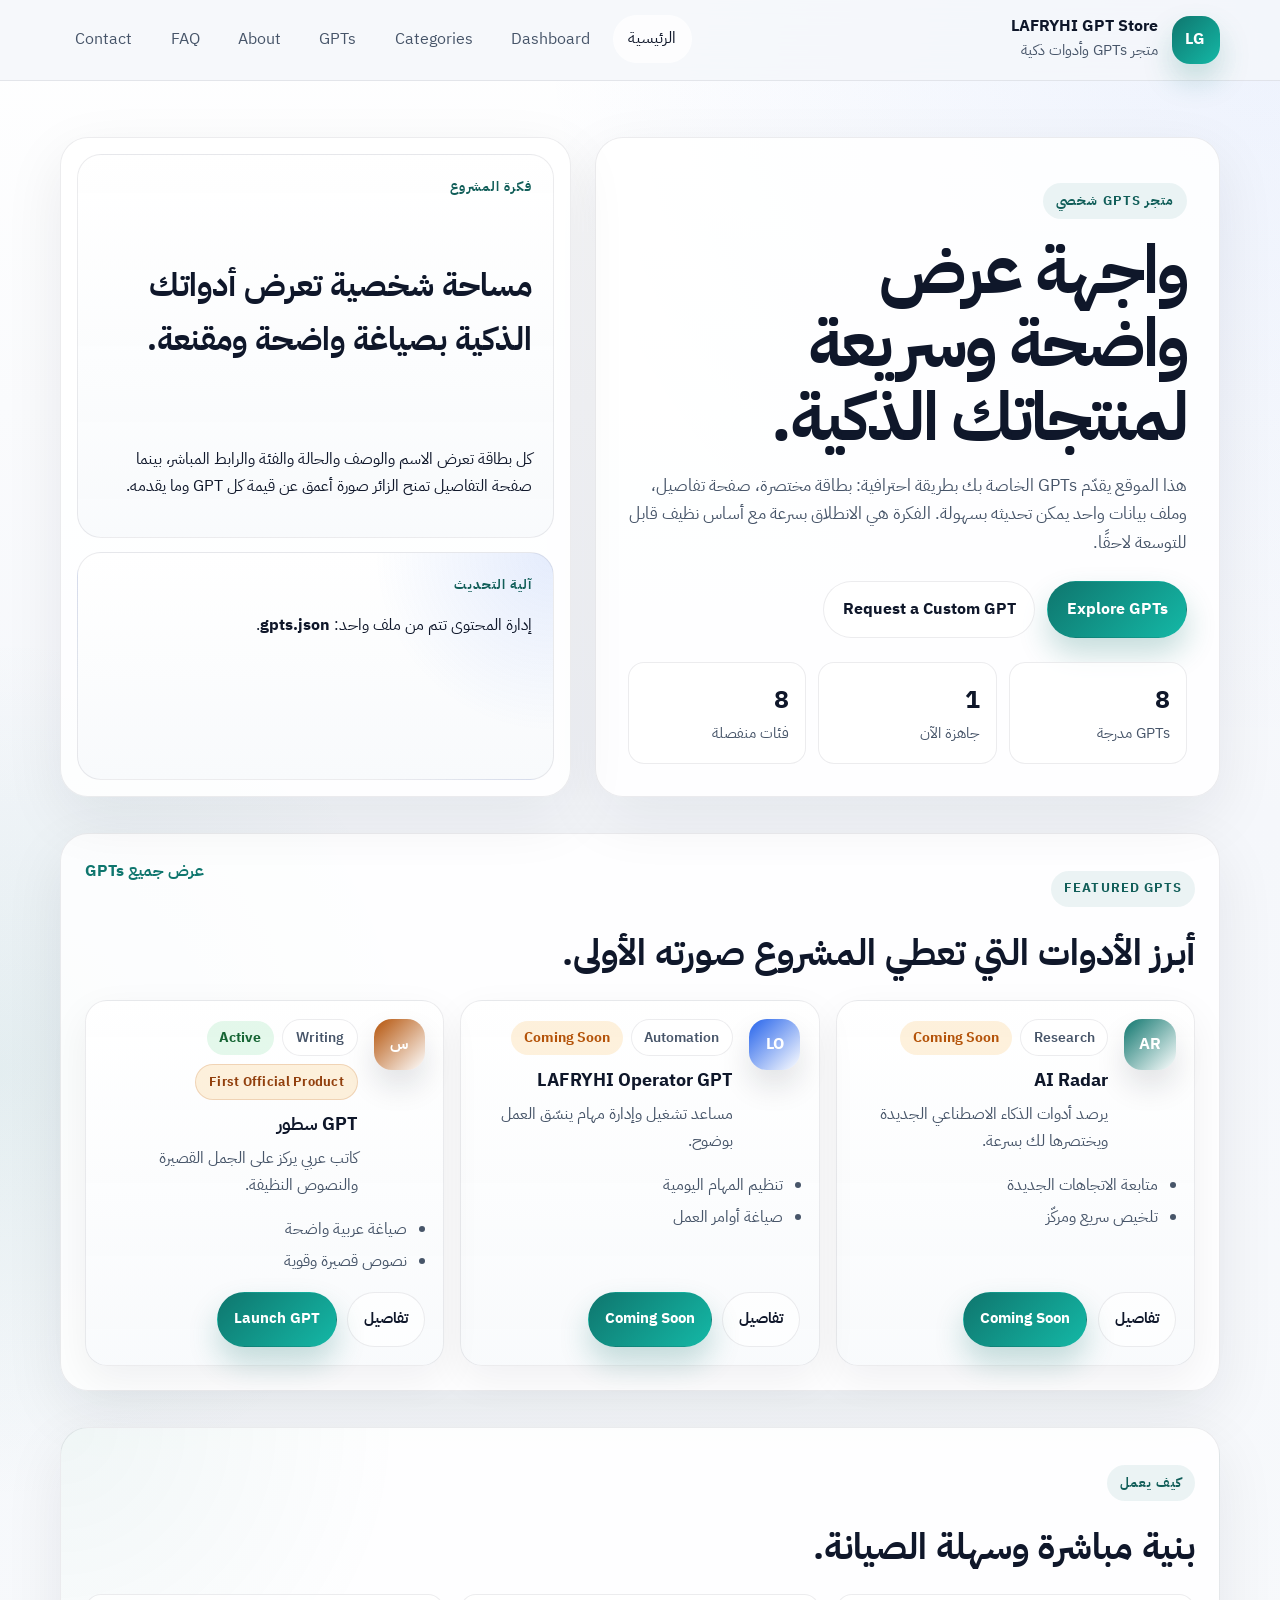
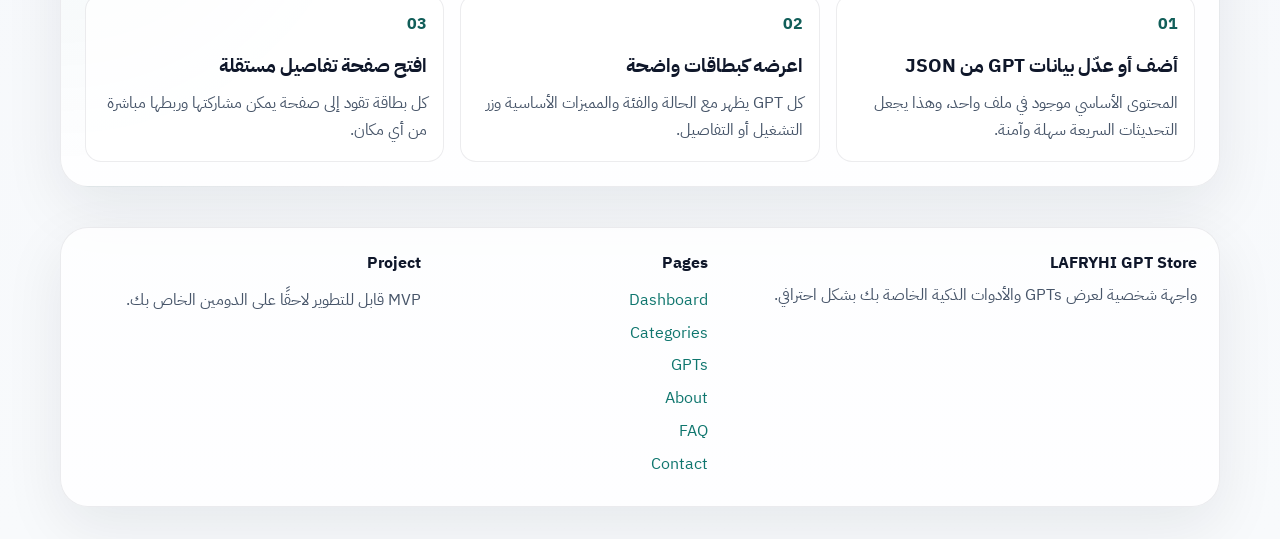
==== index.html @ 73d1097e "Initial project upload" ====
<!doctype html>
<html lang="ar" dir="rtl">
<head>
  <meta charset="utf-8">
  <meta name="viewport" content="width=device-width, initial-scale=1">
  <title>LAFRYHI GPT Store | Home</title>
  <meta name="description" content="LAFRYHI GPT Store واجهة شخصية أنيقة لعرض GPTs والأدوات الذكية الخاصة بـ LAFRYHI بشكل منظم وجاهز للنشر.">
  <link rel="canonical" href="">
  <meta property="og:title" content="LAFRYHI GPT Store | Home">
  <meta property="og:description" content="LAFRYHI GPT Store واجهة شخصية أنيقة لعرض GPTs والأدوات الذكية الخاصة بـ LAFRYHI بشكل منظم وجاهز للنشر.">
  <meta property="og:type" content="website">
  <meta property="og:url" content="">
  <meta property="og:image" content="assets/og-image.svg">
  <meta name="twitter:card" content="summary_large_image">
  <meta name="twitter:title" content="LAFRYHI GPT Store | Home">
  <meta name="twitter:description" content="LAFRYHI GPT Store واجهة شخصية أنيقة لعرض GPTs والأدوات الذكية الخاصة بـ LAFRYHI بشكل منظم وجاهز للنشر.">
  <meta name="twitter:image" content="assets/og-image.svg">
  <link rel="preconnect" href="https://fonts.googleapis.com">
  <link rel="preconnect" href="https://fonts.gstatic.com" crossorigin>
  <link href="https://fonts.googleapis.com/css2?family=IBM+Plex+Sans+Arabic:wght@400;500;600;700&display=swap" rel="stylesheet">
  <link rel="icon" type="image/svg+xml" href="assets/favicon.svg">
  <link rel="manifest" href="manifest.webmanifest">
  <link rel="stylesheet" href="css/style.css">
  <script defer src="js/app.js"></script>
</head>
<body data-page="home">
  <header class="topbar">
    <div class="container topbar__inner">
      <a class="brand" href="index.html" aria-label="LAFRYHI GPT Store">
        <span class="brand__mark" aria-hidden="true">LG</span>
        <span class="brand__text">
          <span class="brand__name">LAFRYHI GPT Store</span>
          <span class="brand__tag">متجر GPTs وأدوات ذكية</span>
        </span>
      </a>
      <nav class="nav" aria-label="التنقل الرئيسي">
        <a href="index.html" aria-current="page">الرئيسية</a>
        <a href="dashboard.html">Dashboard</a>
        <a href="categories.html">Categories</a>
        <a href="gpts.html">GPTs</a>
        <a href="about.html">About</a>
        <a href="faq.html">FAQ</a>
        <a href="contact.html">Contact</a>
      </nav>
    </div>
  </header>

  <main>
    <section class="hero">
      <div class="container hero__grid">
        <div class="hero__copy">
          <p class="eyebrow">متجر GPTs شخصي</p>
          <h1>واجهة عرض واضحة وسريعة لمنتجاتك الذكية.</h1>
          <p class="lead">
            هذا الموقع يقدّم GPTs الخاصة بك بطريقة احترافية: بطاقة مختصرة، صفحة تفاصيل، وملف بيانات واحد
            يمكن تحديثه بسهولة. الفكرة هي الانطلاق بسرعة مع أساس نظيف قابل للتوسعة لاحقًا.
          </p>
          <div class="hero__actions">
            <a class="button button--primary" href="gpts.html">Explore GPTs</a>
            <a class="button button--secondary" href="contact.html">Request a Custom GPT</a>
          </div>
          <div class="hero__stats" aria-label="إحصاءات سريعة">
            <div class="stat">
              <span class="stat__value" data-stat-total>8</span>
              <span class="stat__label">GPTs مدرجة</span>
            </div>
            <div class="stat">
              <span class="stat__value" data-stat-active>0</span>
              <span class="stat__label">جاهزة الآن</span>
            </div>
            <div class="stat">
              <span class="stat__value" data-stat-categories>0</span>
              <span class="stat__label">فئات منفصلة</span>
            </div>
          </div>
        </div>

        <aside class="hero__panel">
          <div class="hero-card hero-card--main">
            <p class="hero-card__label">فكرة المشروع</p>
            <h2>مساحة شخصية تعرض أدواتك الذكية بصياغة واضحة ومقنعة.</h2>
            <p>
              كل بطاقة تعرض الاسم والوصف والحالة والفئة والرابط المباشر، بينما صفحة التفاصيل تمنح
              الزائر صورة أعمق عن قيمة كل GPT وما يقدمه.
            </p>
          </div>
          <div class="hero-card hero-card--accent">
            <p class="hero-card__label">آلية التحديث</p>
            <p>إدارة المحتوى تتم من ملف واحد: <strong>gpts.json</strong>.</p>
          </div>
        </aside>
      </div>
    </section>

    <section class="section">
      <div class="container section__card">
        <div class="section__head">
          <div>
            <p class="eyebrow">Featured GPTs</p>
            <h2>أبرز الأدوات التي تعطي المشروع صورته الأولى.</h2>
          </div>
          <a class="text-link" href="gpts.html">عرض جميع GPTs</a>
        </div>
        <div class="gpt-grid gpt-grid--featured" data-featured-gpts></div>
      </div>
    </section>

    <section class="section">
      <div class="container section__card section__card--soft">
        <div class="section__head">
          <div>
            <p class="eyebrow">كيف يعمل</p>
            <h2>بنية مباشرة وسهلة الصيانة.</h2>
          </div>
        </div>
        <div class="steps">
          <article class="step-card">
            <span class="step-card__index">01</span>
            <h3>أضف أو عدّل بيانات GPT من JSON</h3>
            <p>المحتوى الأساسي موجود في ملف واحد، وهذا يجعل التحديثات السريعة سهلة وآمنة.</p>
          </article>
          <article class="step-card">
            <span class="step-card__index">02</span>
            <h3>اعرضه كبطاقات واضحة</h3>
            <p>كل GPT يظهر مع الحالة والفئة والمميزات الأساسية وزر التشغيل أو التفاصيل.</p>
          </article>
          <article class="step-card">
            <span class="step-card__index">03</span>
            <h3>افتح صفحة تفاصيل مستقلة</h3>
            <p>كل بطاقة تقود إلى صفحة يمكن مشاركتها وربطها مباشرة من أي مكان.</p>
          </article>
        </div>
      </div>
    </section>
  </main>

  <footer class="footer">
    <div class="container footer__grid">
      <div>
        <p class="footer__title">LAFRYHI GPT Store</p>
        <p class="footer__text">واجهة شخصية لعرض GPTs والأدوات الذكية الخاصة بك بشكل احترافي.</p>
      </div>
      <div>
        <p class="footer__heading">Pages</p>
        <a href="dashboard.html">Dashboard</a>
        <a href="categories.html">Categories</a>
        <a href="gpts.html">GPTs</a>
        <a href="about.html">About</a>
        <a href="faq.html">FAQ</a>
        <a href="contact.html">Contact</a>
      </div>
      <div>
        <p class="footer__heading">Project</p>
        <p class="footer__text">MVP قابل للتطوير لاحقًا على الدومين الخاص بك.</p>
      </div>
    </div>
  </footer>
</body>
</html>
---- css/style.css ----
:root {
  --bg: #f5f7fb;
  --bg-soft: #edf2f7;
  --surface: rgba(255, 255, 255, 0.84);
  --surface-strong: #ffffff;
  --text: #0f172a;
  --muted: #475569;
  --border: rgba(15, 23, 42, 0.08);
  --shadow: 0 20px 60px rgba(15, 23, 42, 0.08);
  --primary: #0f766e;
  --primary-strong: #115e59;
  --accent: #2563eb;
  --accent-soft: rgba(37, 99, 235, 0.1);
  --soon: #b45309;
  --radius-xl: 28px;
  --radius-lg: 22px;
  --radius-md: 16px;
  --radius-sm: 12px;
  --container: min(1160px, calc(100% - 2rem));
}

* {
  box-sizing: border-box;
}

html {
  scroll-behavior: smooth;
}

body {
  margin: 0;
  color: var(--text);
  background:
    radial-gradient(circle at top right, rgba(37, 99, 235, 0.08), transparent 30%),
    radial-gradient(circle at left center, rgba(15, 118, 110, 0.08), transparent 26%),
    linear-gradient(180deg, #ffffff 0%, var(--bg) 38%, #f8fafc 100%);
  font-family: "IBM Plex Sans Arabic", sans-serif;
  line-height: 1.7;
}

a {
  color: inherit;
  text-decoration: none;
}

img {
  max-width: 100%;
  display: block;
}

button,
input,
textarea {
  font: inherit;
}

button {
  cursor: pointer;
}

.container {
  width: var(--container);
  margin-inline: auto;
}

.topbar {
  position: sticky;
  top: 0;
  z-index: 20;
  backdrop-filter: blur(18px);
  background: rgba(245, 247, 251, 0.82);
  border-bottom: 1px solid var(--border);
}

.topbar__inner {
  display: flex;
  align-items: center;
  justify-content: space-between;
  gap: 1rem;
  padding: 1rem 0;
}

.brand {
  display: inline-flex;
  align-items: center;
  gap: 0.85rem;
}

.brand__mark {
  display: inline-flex;
  align-items: center;
  justify-content: center;
  width: 3rem;
  height: 3rem;
  border-radius: 18px;
  color: #fff;
  font-weight: 700;
  letter-spacing: 0.08em;
  background:
    linear-gradient(135deg, var(--primary), #14b8a6);
  box-shadow: 0 16px 30px rgba(15, 118, 110, 0.22);
}

.brand__text {
  display: flex;
  flex-direction: column;
  gap: 0.15rem;
}

.brand__name {
  font-weight: 700;
  line-height: 1.2;
}

.brand__tag {
  color: var(--muted);
  font-size: 0.92rem;
}

.nav {
  display: flex;
  align-items: center;
  flex-wrap: wrap;
  justify-content: flex-end;
  gap: 0.5rem;
}

.nav a {
  padding: 0.65rem 0.95rem;
  border-radius: 999px;
  color: var(--muted);
  transition:
    background-color 0.2s ease,
    color 0.2s ease,
    transform 0.2s ease;
}

.nav a:hover,
.nav a:focus-visible,
.nav a[aria-current="page"] {
  color: var(--text);
  background: rgba(255, 255, 255, 0.82);
  transform: translateY(-1px);
}

.hero {
  padding: 3.5rem 0 1.5rem;
}

.hero__grid {
  display: grid;
  grid-template-columns: minmax(0, 1.1fr) minmax(300px, 0.9fr);
  gap: 1.5rem;
  align-items: stretch;
}

.hero__copy,
.hero__panel,
.section__card,
.detail-card,
.card-surface {
  background: var(--surface);
  border: 1px solid var(--border);
  border-radius: var(--radius-xl);
  box-shadow: var(--shadow);
}

.hero__copy {
  padding: 2rem;
}

.hero__copy h1,
.page__intro h1,
.detail-card h1,
.section__card h1 {
  margin: 0;
  line-height: 1.1;
  letter-spacing: -0.03em;
}

.hero__copy h1 {
  font-size: clamp(2.4rem, 5.2vw, 4.6rem);
  max-width: 12ch;
  margin-bottom: 1rem;
}

.lead {
  color: var(--muted);
  font-size: 1.05rem;
}

.eyebrow {
  display: inline-flex;
  align-items: center;
  width: fit-content;
  padding: 0.4rem 0.8rem;
  margin-bottom: 1rem;
  border-radius: 999px;
  background: rgba(15, 118, 110, 0.08);
  color: var(--primary-strong);
  font-size: 0.84rem;
  font-weight: 700;
  letter-spacing: 0.08em;
  text-transform: uppercase;
}

.hero__actions {
  display: flex;
  gap: 0.75rem;
  flex-wrap: wrap;
  margin-top: 1.5rem;
}

.button {
  display: inline-flex;
  align-items: center;
  justify-content: center;
  min-height: 46px;
  padding: 0.85rem 1.15rem;
  border: 1px solid transparent;
  border-radius: 999px;
  font-weight: 700;
  transition:
    transform 0.2s ease,
    box-shadow 0.2s ease,
    background-color 0.2s ease,
    border-color 0.2s ease;
}

.button:hover,
.button:focus-visible {
  transform: translateY(-2px);
}

.button--primary {
  color: #fff;
  background: linear-gradient(135deg, var(--primary), #14b8a6);
  box-shadow: 0 16px 30px rgba(15, 118, 110, 0.24);
}

.button--primary:hover,
.button--primary:focus-visible {
  box-shadow: 0 22px 42px rgba(15, 118, 110, 0.28);
}

.button--secondary {
  color: var(--text);
  background: rgba(255, 255, 255, 0.68);
  border-color: var(--border);
}

.button--small {
  min-height: 40px;
  padding-inline: 1rem;
  font-size: 0.95rem;
}

.hero__stats {
  display: grid;
  grid-template-columns: repeat(3, minmax(0, 1fr));
  gap: 0.75rem;
  margin-top: 1.5rem;
}

.stat {
  padding: 1rem;
  border-radius: var(--radius-md);
  background: rgba(255, 255, 255, 0.78);
  border: 1px solid var(--border);
}

.stat__value {
  display: block;
  font-size: 1.55rem;
  font-weight: 700;
}

.stat__label {
  display: block;
  color: var(--muted);
  font-size: 0.95rem;
}

.hero__panel {
  display: grid;
  gap: 0.9rem;
  padding: 1rem;
}

.hero-card {
  padding: 1.3rem;
  border-radius: 24px;
  border: 1px solid var(--border);
  background:
    linear-gradient(180deg, rgba(255, 255, 255, 0.92), rgba(248, 250, 252, 0.9));
}

.hero-card--main {
  display: flex;
  flex-direction: column;
  justify-content: space-between;
  min-height: 100%;
}

.hero-card--main h2 {
  margin: 0 0 0.75rem;
  font-size: clamp(1.45rem, 2.8vw, 2rem);
}

.hero-card__label {
  margin: 0 0 0.55rem;
  color: var(--primary-strong);
  font-size: 0.82rem;
  font-weight: 700;
  text-transform: uppercase;
  letter-spacing: 0.08em;
}

.hero-card--accent {
  background:
    radial-gradient(circle at top right, rgba(37, 99, 235, 0.12), transparent 34%),
    linear-gradient(180deg, #ffffff, #f8fafc);
}

.section {
  padding: 0.75rem 0 1.5rem;
}

.section__card {
  padding: 1.5rem;
}

.section__card--soft {
  background:
    radial-gradient(circle at top left, rgba(15, 118, 110, 0.06), transparent 28%),
    var(--surface);
}

.section__head {
  display: flex;
  align-items: flex-start;
  justify-content: space-between;
  gap: 1rem;
  margin-bottom: 1rem;
}

.section__head h2,
.section__head h1 {
  margin: 0;
  font-size: clamp(1.55rem, 3vw, 2.25rem);
}

.text-link {
  color: var(--primary);
  font-weight: 700;
}

.gpt-grid {
  display: grid;
  gap: 1rem;
  grid-template-columns: repeat(3, minmax(0, 1fr));
}

.gpt-grid--compact {
  grid-template-columns: repeat(3, minmax(0, 1fr));
}

.gpt-grid--featured {
  margin-top: 1rem;
}

.gpt-card {
  display: flex;
  flex-direction: column;
  gap: 1rem;
  padding: 1.15rem;
  border-radius: var(--radius-lg);
  background:
    linear-gradient(180deg, rgba(255, 255, 255, 0.96), rgba(248, 250, 252, 0.94));
  border: 1px solid var(--border);
  box-shadow: 0 14px 40px rgba(15, 23, 42, 0.06);
}

.gpt-card__top {
  display: flex;
  gap: 1rem;
}

.gpt-card__icon {
  flex: none;
  display: grid;
  place-items: center;
  width: 3.2rem;
  height: 3.2rem;
  border-radius: 18px;
  color: #fff;
  font-weight: 700;
  background:
    linear-gradient(135deg, var(--accent), rgba(255, 255, 255, 0.2));
  box-shadow: 0 16px 30px rgba(15, 23, 42, 0.12);
}

.gpt-card__icon--large {
  width: 4rem;
  height: 4rem;
  border-radius: 22px;
  font-size: 1.05rem;
}

.gpt-card__meta {
  flex: 1;
}

.gpt-card__meta h3 {
  margin: 0.55rem 0 0.3rem;
  font-size: 1.15rem;
}

.gpt-card__meta p {
  margin: 0;
  color: var(--muted);
}

.gpt-card__row {
  display: flex;
  gap: 0.5rem;
  align-items: center;
  flex-wrap: wrap;
}

.chip {
  display: inline-flex;
  align-items: center;
  justify-content: center;
  min-height: 32px;
  padding: 0.35rem 0.8rem;
  border-radius: 999px;
  border: 1px solid var(--border);
  background: rgba(255, 255, 255, 0.9);
  color: var(--muted);
  font-size: 0.88rem;
  font-weight: 600;
}

.chip--button {
  cursor: pointer;
  transition:
    transform 0.2s ease,
    border-color 0.2s ease,
    color 0.2s ease,
    background-color 0.2s ease;
}

.chip--button:hover,
.chip--button:focus-visible,
.chip--button.is-active {
  border-color: rgba(15, 118, 110, 0.22);
  color: var(--primary-strong);
  background: rgba(15, 118, 110, 0.08);
  transform: translateY(-1px);
}

.product-badge {
  display: inline-flex;
  align-items: center;
  justify-content: center;
  min-height: 32px;
  padding: 0.35rem 0.8rem;
  border-radius: 999px;
  border: 1px solid rgba(180, 83, 9, 0.18);
  color: #92400e;
  background: rgba(245, 158, 11, 0.14);
  font-size: 0.84rem;
  font-weight: 700;
  letter-spacing: 0.02em;
}

.status {
  display: inline-flex;
  align-items: center;
  justify-content: center;
  min-height: 32px;
  padding: 0.35rem 0.8rem;
  border-radius: 999px;
  font-size: 0.85rem;
  font-weight: 700;
}

.status--active {
  color: #166534;
  background: rgba(34, 197, 94, 0.12);
}

.status--soon {
  color: var(--soon);
  background: rgba(245, 158, 11, 0.14);
}

.feature-list {
  margin: 0;
  padding: 0 1.1rem 0 0;
  color: var(--muted);
}

.feature-list li + li {
  margin-top: 0.35rem;
}

.gpt-card__actions,
.detail-card__actions {
  display: flex;
  gap: 0.65rem;
  flex-wrap: wrap;
  margin-top: auto;
}

.steps,
.mini-grid {
  display: grid;
  grid-template-columns: repeat(3, minmax(0, 1fr));
  gap: 1rem;
}

.faq-grid {
  display: grid;
  grid-template-columns: repeat(2, minmax(0, 1fr));
  gap: 1rem;
}

.step-card,
.mini-card {
  padding: 1rem;
  border-radius: var(--radius-md);
  border: 1px solid var(--border);
  background: rgba(255, 255, 255, 0.74);
}

.faq-card {
  padding: 1.1rem;
  border-radius: var(--radius-md);
  border: 1px solid var(--border);
  background: rgba(255, 255, 255, 0.78);
}

.step-card__index {
  display: inline-flex;
  margin-bottom: 0.8rem;
  color: var(--primary-strong);
  font-weight: 700;
}

.step-card h3,
.mini-card h3 {
  margin: 0 0 0.45rem;
}

.faq-card h3 {
  margin: 0 0 0.45rem;
}

.step-card p,
.mini-card p {
  margin: 0;
  color: var(--muted);
}

.faq-card p {
  margin: 0;
  color: var(--muted);
}

.faq-actions {
  display: flex;
  gap: 0.75rem;
  flex-wrap: wrap;
  margin-top: 1.25rem;
}

.page {
  padding: 2rem 0 1.5rem;
}

.page-intro {
  display: grid;
  gap: 1rem;
  margin-bottom: 1rem;
}

.page__intro {
  display: grid;
  gap: 1rem;
  margin-bottom: 1rem;
}

.toolbar {
  display: grid;
  gap: 0.85rem;
}

.dashboard-grid {
  display: grid;
  gap: 1rem;
  grid-template-columns: repeat(4, minmax(0, 1fr));
}

.dashboard-spotlight,
.categories-grid {
  display: grid;
  gap: 1rem;
  grid-template-columns: repeat(2, minmax(0, 1fr));
}

.metric-card,
.insight-card,
.category-card {
  padding: 1.15rem;
}

.metric-card__label,
.category-card__count,
.detail-section__label {
  margin: 0 0 0.55rem;
  color: var(--primary-strong);
  font-size: 0.82rem;
  font-weight: 700;
  letter-spacing: 0.08em;
  text-transform: uppercase;
}

.metric-card__value {
  margin: 0;
  font-size: clamp(2rem, 5vw, 3rem);
  font-weight: 700;
  letter-spacing: -0.04em;
}

.metric-card__hint,
.insight-card p,
.category-card__copy,
.detail-side__note {
  margin: 0.45rem 0 0;
  color: var(--muted);
}

.insight-card h2,
.category-card h2 {
  margin: 0;
  line-height: 1.15;
  letter-spacing: -0.03em;
}

.category-card__head {
  display: flex;
  align-items: flex-start;
  justify-content: space-between;
  gap: 1rem;
}

.category-card__count {
  margin: 0;
  flex: none;
  min-width: 3rem;
  text-align: center;
}

.page-404 {
  min-height: calc(100vh - 4rem);
  display: grid;
  place-items: center;
}

.page-404__card {
  width: min(720px, 100%);
  padding: 2rem;
  text-align: center;
}

.detail-hero {
  display: grid;
  grid-template-columns: minmax(0, 1.4fr) auto;
  gap: 1.5rem;
  align-items: center;
  padding: 1.5rem;
  background:
    radial-gradient(circle at top right, var(--accent-soft), transparent 30%),
    linear-gradient(180deg, rgba(255, 255, 255, 0.82), rgba(248, 250, 252, 0.96));
}

.detail-hero__content {
  display: grid;
  gap: 1.25rem;
}

.detail-hero__intro h1 {
  margin: 0.5rem 0 0;
  font-size: clamp(2.2rem, 5vw, 4.2rem);
  line-height: 1.05;
  letter-spacing: -0.04em;
}

.detail-hero__badge-row {
  display: flex;
  flex-wrap: wrap;
  gap: 0.5rem;
}

.detail-hero__lead {
  margin: 0.85rem 0 0;
  color: var(--muted);
  font-size: 1.05rem;
  max-width: 60ch;
}

.detail-hero__actions {
  display: flex;
  gap: 0.75rem;
  flex-wrap: wrap;
}

.detail-hero__icon {
  display: grid;
  place-items: center;
  width: 5.75rem;
  height: 5.75rem;
  border-radius: 30px;
  color: #fff;
  font-size: 1.3rem;
  font-weight: 700;
  background: linear-gradient(135deg, var(--accent), rgba(255, 255, 255, 0.22));
  box-shadow: 0 20px 36px rgba(15, 23, 42, 0.12);
}

.detail-layout {
  display: grid;
  grid-template-columns: minmax(0, 1.4fr) minmax(280px, 0.8fr);
  gap: 1rem;
  margin-top: 1rem;
}

.detail-main,
.detail-side {
  display: grid;
  gap: 1rem;
}

.detail-section,
.detail-side__card {
  padding: 1.15rem;
}

.feature-grid {
  display: grid;
  gap: 0.75rem;
  grid-template-columns: repeat(2, minmax(0, 1fr));
}

.feature-tile {
  padding: 1rem;
  border-radius: var(--radius-md);
  background: rgba(255, 255, 255, 0.72);
  border: 1px solid var(--border);
  color: var(--text);
}

.detail-side__actions {
  display: grid;
  gap: 0.65rem;
}

.fact-list {
  display: grid;
  gap: 0.75rem;
  margin: 0;
  padding: 0;
  list-style: none;
}

.fact-list li {
  display: flex;
  justify-content: space-between;
  gap: 1rem;
  padding-bottom: 0.6rem;
  border-bottom: 1px solid var(--border);
}

.fact-list li:last-child {
  padding-bottom: 0;
  border-bottom: 0;
}

.fact-list span {
  color: var(--muted);
}

.fact-list strong {
  color: var(--text);
}

.search {
  display: grid;
  gap: 0.45rem;
}

.search__label {
  font-weight: 700;
}

.search input,
.contact-form input,
.contact-form textarea {
  width: 100%;
  padding: 0.9rem 1rem;
  border: 1px solid var(--border);
  border-radius: var(--radius-md);
  background: rgba(255, 255, 255, 0.9);
  color: var(--text);
  outline: none;
  transition: border-color 0.2s ease, box-shadow 0.2s ease;
}

.search input:focus,
.contact-form input:focus,
.contact-form textarea:focus {
  border-color: rgba(15, 118, 110, 0.35);
  box-shadow: 0 0 0 4px rgba(15, 118, 110, 0.08);
}

.chips {
  display: flex;
  flex-wrap: wrap;
  gap: 0.5rem;
}

.empty-state {
  margin: 1rem 0 0;
  padding: 1rem;
  border-radius: var(--radius-md);
  border: 1px dashed var(--border);
  color: var(--muted);
  background: rgba(255, 255, 255, 0.7);
}

.detail-shell {
  padding: 1.5rem;
}

.detail-card {
  overflow: hidden;
}

.detail-card__hero {
  display: grid;
  grid-template-columns: auto 1fr;
  gap: 1rem;
  padding: 1.5rem;
  background:
    radial-gradient(circle at top right, var(--accent-soft), transparent 30%),
    linear-gradient(180deg, rgba(255, 255, 255, 0.8), rgba(248, 250, 252, 0.96));
}

.detail-card__intro h1 {
  margin-top: 0.8rem;
  font-size: clamp(2rem, 4vw, 3rem);
}

.detail-card__body {
  display: grid;
  gap: 1rem;
  padding: 1.5rem;
}

.detail-heading {
  margin: 0 0 0.5rem;
  color: var(--primary-strong);
  font-weight: 700;
  letter-spacing: 0.01em;
}

.feature-list--detail {
  padding-right: 1.1rem;
}

.related {
  padding-bottom: 1rem;
}

.copy-block {
  display: grid;
  gap: 1rem;
}

.copy-block p {
  margin: 0;
  color: var(--muted);
}

.contact-layout {
  display: grid;
  grid-template-columns: 1fr 0.9fr;
  gap: 1rem;
}

.contact-list {
  display: grid;
  gap: 0.75rem;
  margin-top: 1rem;
}

.contact-item {
  display: flex;
  flex-direction: column;
  gap: 0.15rem;
  padding: 1rem;
  border-radius: var(--radius-md);
  border: 1px solid var(--border);
  background: rgba(255, 255, 255, 0.72);
}

.contact-item__label {
  color: var(--muted);
  font-size: 0.92rem;
}

.contact-item__value {
  font-weight: 700;
}

.contact-form {
  display: grid;
  gap: 0.9rem;
}

.contact-form label {
  display: grid;
  gap: 0.45rem;
}

.contact-form span {
  font-weight: 700;
}

.footer {
  padding: 1rem 0 2rem;
}

.footer__grid {
  display: grid;
  grid-template-columns: 1.4fr 0.8fr 1fr;
  gap: 1rem;
  padding: 1.4rem;
  border: 1px solid var(--border);
  border-radius: var(--radius-xl);
  background: rgba(255, 255, 255, 0.76);
  box-shadow: var(--shadow);
}

.footer__title {
  margin: 0 0 0.3rem;
  font-weight: 700;
}

.footer__heading {
  margin: 0 0 0.6rem;
  font-weight: 700;
}

.footer__text {
  margin: 0;
  color: var(--muted);
}

.footer a {
  display: block;
  width: fit-content;
  color: var(--primary);
  margin-bottom: 0.35rem;
}

@media (max-width: 980px) {
  .hero__grid,
  .contact-layout,
  .detail-layout,
  .detail-hero {
    grid-template-columns: 1fr;
  }

  .gpt-grid,
  .gpt-grid--compact,
  .steps,
  .mini-grid,
  .faq-grid,
  .footer__grid,
  .dashboard-grid,
  .dashboard-spotlight,
  .categories-grid,
  .feature-grid {
    grid-template-columns: repeat(2, minmax(0, 1fr));
  }

  .detail-hero__icon {
    width: 4.5rem;
    height: 4.5rem;
  }
}

@media (max-width: 720px) {
  .topbar__inner {
    flex-direction: column;
    align-items: flex-start;
  }

  .nav {
    justify-content: flex-start;
  }

  .hero {
    padding-top: 2rem;
  }

  .hero__copy,
  .section__card,
  .detail-shell {
    padding: 1.2rem;
  }

  .hero__stats,
  .gpt-grid,
  .gpt-grid--compact,
  .steps,
  .mini-grid,
  .faq-grid,
  .dashboard-grid,
  .dashboard-spotlight,
  .categories-grid,
  .feature-grid,
  .footer__grid,
  .detail-card__hero {
    grid-template-columns: 1fr;
  }

  .detail-card__hero,
  .detail-hero {
    padding: 1.2rem;
  }

  .detail-layout {
    margin-top: 1rem;
  }

  .section__head {
    flex-direction: column;
  }

  .page-404__card {
    padding: 1.35rem;
  }
}
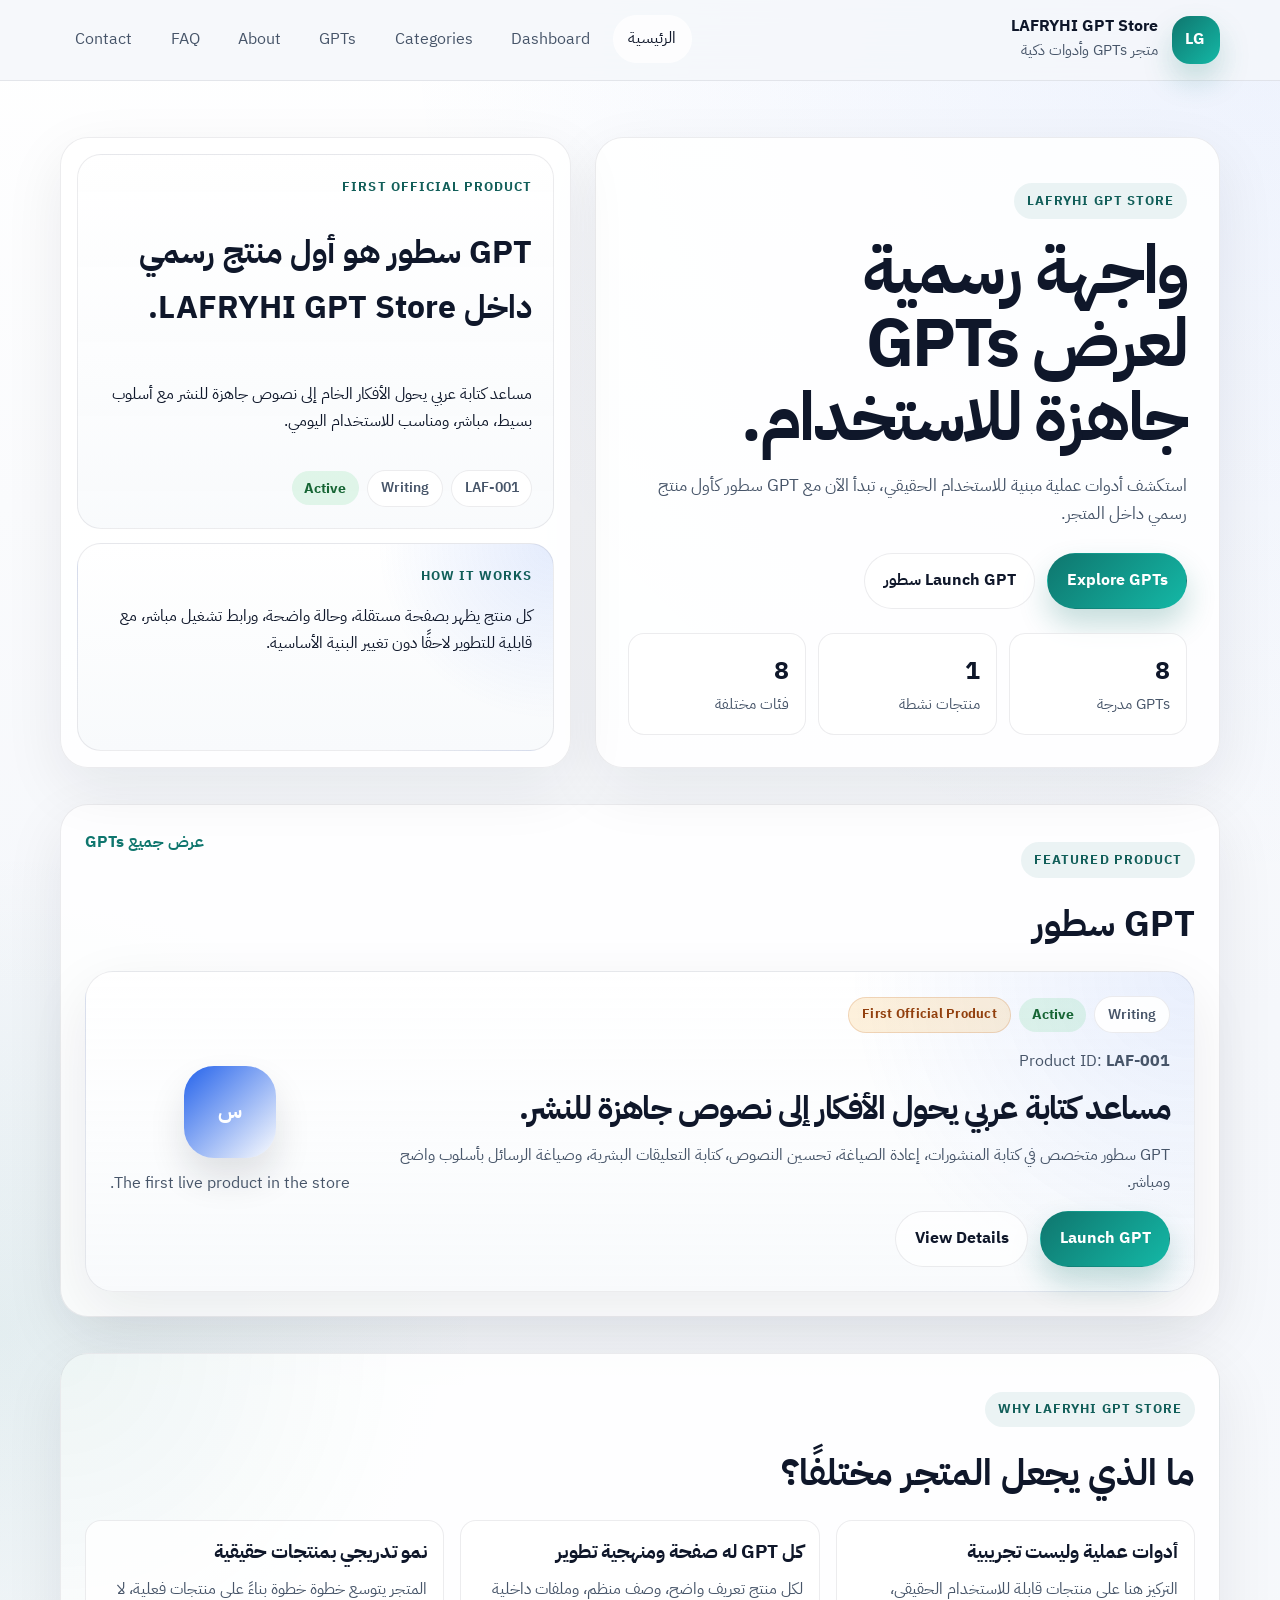
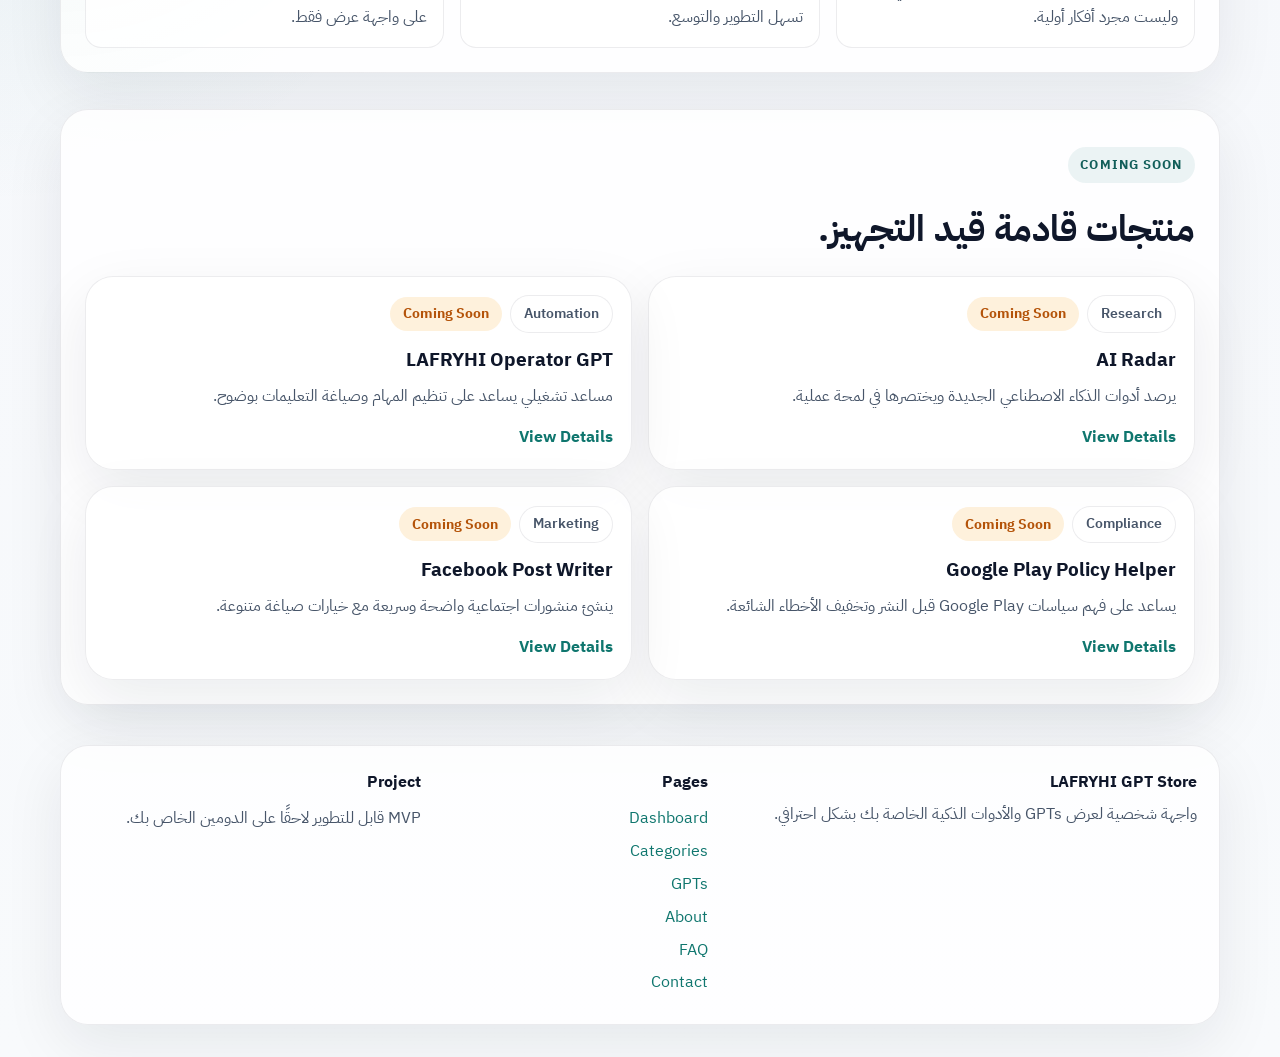
==== commit afe1dd0c: "Refine home page presentation" ====
--- a/index.html
+++ b/index.html
@@ -3,17 +3,17 @@
 <head>
   <meta charset="utf-8">
   <meta name="viewport" content="width=device-width, initial-scale=1">
-  <title>LAFRYHI GPT Store | Home</title>
-  <meta name="description" content="LAFRYHI GPT Store واجهة شخصية أنيقة لعرض GPTs والأدوات الذكية الخاصة بـ LAFRYHI بشكل منظم وجاهز للنشر.">
-  <link rel="canonical" href="">
-  <meta property="og:title" content="LAFRYHI GPT Store | Home">
-  <meta property="og:description" content="LAFRYHI GPT Store واجهة شخصية أنيقة لعرض GPTs والأدوات الذكية الخاصة بـ LAFRYHI بشكل منظم وجاهز للنشر.">
+  <title>LAFRYHI GPT Store | GPT سطور والمنتجات الرسمية</title>
+  <meta name="description" content="LAFRYHI GPT Store هو متجر شخصي لعرض GPTs والأدوات الذكية الجاهزة للاستخدام، ويبدأ بـ GPT سطور كأول منتج رسمي.">
+  <link rel="canonical" href="https://lafryhi.com/">
+  <meta property="og:title" content="LAFRYHI GPT Store | GPT سطور والمنتجات الرسمية">
+  <meta property="og:description" content="LAFRYHI GPT Store هو متجر شخصي لعرض GPTs والأدوات الذكية الجاهزة للاستخدام، ويبدأ بـ GPT سطور كأول منتج رسمي.">
   <meta property="og:type" content="website">
-  <meta property="og:url" content="">
+  <meta property="og:url" content="https://lafryhi.com/">
   <meta property="og:image" content="assets/og-image.svg">
   <meta name="twitter:card" content="summary_large_image">
-  <meta name="twitter:title" content="LAFRYHI GPT Store | Home">
-  <meta name="twitter:description" content="LAFRYHI GPT Store واجهة شخصية أنيقة لعرض GPTs والأدوات الذكية الخاصة بـ LAFRYHI بشكل منظم وجاهز للنشر.">
+  <meta name="twitter:title" content="LAFRYHI GPT Store | GPT سطور والمنتجات الرسمية">
+  <meta name="twitter:description" content="LAFRYHI GPT Store هو متجر شخصي لعرض GPTs والأدوات الذكية الجاهزة للاستخدام، ويبدأ بـ GPT سطور كأول منتج رسمي.">
   <meta name="twitter:image" content="assets/og-image.svg">
   <link rel="preconnect" href="https://fonts.googleapis.com">
   <link rel="preconnect" href="https://fonts.gstatic.com" crossorigin>
@@ -49,15 +49,14 @@
     <section class="hero">
       <div class="container hero__grid">
         <div class="hero__copy">
-          <p class="eyebrow">متجر GPTs شخصي</p>
-          <h1>واجهة عرض واضحة وسريعة لمنتجاتك الذكية.</h1>
+          <p class="eyebrow">LAFRYHI GPT Store</p>
+          <h1>واجهة رسمية لعرض GPTs جاهزة للاستخدام.</h1>
           <p class="lead">
-            هذا الموقع يقدّم GPTs الخاصة بك بطريقة احترافية: بطاقة مختصرة، صفحة تفاصيل، وملف بيانات واحد
-            يمكن تحديثه بسهولة. الفكرة هي الانطلاق بسرعة مع أساس نظيف قابل للتوسعة لاحقًا.
+            استكشف أدوات عملية مبنية للاستخدام الحقيقي، تبدأ الآن مع GPT سطور كأول منتج رسمي داخل المتجر.
           </p>
           <div class="hero__actions">
             <a class="button button--primary" href="gpts.html">Explore GPTs</a>
-            <a class="button button--secondary" href="contact.html">Request a Custom GPT</a>
+            <a class="button button--secondary" href="https://chatgpt.com/g/g-6a4d4731b74881918eaaa6f75e5058f9-gpt-stwr" target="_blank" rel="noreferrer">Launch GPT سطور</a>
           </div>
           <div class="hero__stats" aria-label="إحصاءات سريعة">
             <div class="stat">
@@ -65,28 +64,34 @@
               <span class="stat__label">GPTs مدرجة</span>
             </div>
             <div class="stat">
-              <span class="stat__value" data-stat-active>0</span>
-              <span class="stat__label">جاهزة الآن</span>
+              <span class="stat__value" data-stat-active>1</span>
+              <span class="stat__label">منتجات نشطة</span>
             </div>
             <div class="stat">
-              <span class="stat__value" data-stat-categories>0</span>
-              <span class="stat__label">فئات منفصلة</span>
+              <span class="stat__value" data-stat-categories>8</span>
+              <span class="stat__label">فئات مختلفة</span>
             </div>
           </div>
         </div>
 
         <aside class="hero__panel">
           <div class="hero-card hero-card--main">
-            <p class="hero-card__label">فكرة المشروع</p>
-            <h2>مساحة شخصية تعرض أدواتك الذكية بصياغة واضحة ومقنعة.</h2>
+            <p class="hero-card__label">First Official Product</p>
+            <h2>GPT سطور هو أول منتج رسمي داخل LAFRYHI GPT Store.</h2>
             <p>
-              كل بطاقة تعرض الاسم والوصف والحالة والفئة والرابط المباشر، بينما صفحة التفاصيل تمنح
-              الزائر صورة أعمق عن قيمة كل GPT وما يقدمه.
+              مساعد كتابة عربي يحول الأفكار الخام إلى نصوص جاهزة للنشر مع أسلوب بسيط، مباشر، ومناسب للاستخدام اليومي.
             </p>
+            <div class="gpt-card__row">
+              <span class="chip">LAF-001</span>
+              <span class="chip">Writing</span>
+              <span class="status status--active">Active</span>
+            </div>
           </div>
           <div class="hero-card hero-card--accent">
-            <p class="hero-card__label">آلية التحديث</p>
-            <p>إدارة المحتوى تتم من ملف واحد: <strong>gpts.json</strong>.</p>
+            <p class="hero-card__label">How it works</p>
+            <p>
+              كل منتج يظهر بصفحة مستقلة، وحالة واضحة، ورابط تشغيل مباشر، مع قابلية للتطوير لاحقًا دون تغيير البنية الأساسية.
+            </p>
           </div>
         </aside>
       </div>
@@ -96,12 +101,34 @@
       <div class="container section__card">
         <div class="section__head">
           <div>
-            <p class="eyebrow">Featured GPTs</p>
-            <h2>أبرز الأدوات التي تعطي المشروع صورته الأولى.</h2>
+            <p class="eyebrow">Featured Product</p>
+            <h2>GPT سطور</h2>
           </div>
           <a class="text-link" href="gpts.html">عرض جميع GPTs</a>
         </div>
-        <div class="gpt-grid gpt-grid--featured" data-featured-gpts></div>
+
+        <article class="home-featured card-surface">
+          <div class="home-featured__copy">
+            <div class="gpt-card__row">
+              <span class="chip">Writing</span>
+              <span class="status status--active">Active</span>
+              <span class="product-badge">First Official Product</span>
+            </div>
+            <p class="home-featured__id">Product ID: <strong>LAF-001</strong></p>
+            <h3>مساعد كتابة عربي يحول الأفكار إلى نصوص جاهزة للنشر.</h3>
+            <p class="home-featured__description">
+              GPT سطور متخصص في كتابة المنشورات، إعادة الصياغة، تحسين النصوص، كتابة التعليقات البشرية، وصياغة الرسائل بأسلوب واضح ومباشر.
+            </p>
+            <div class="home-featured__actions">
+              <a class="button button--primary" href="https://chatgpt.com/g/g-6a4d4731b74881918eaaa6f75e5058f9-gpt-stwr" target="_blank" rel="noreferrer">Launch GPT</a>
+              <a class="button button--secondary" href="gpt.html?slug=gpt-sotour">View Details</a>
+            </div>
+          </div>
+          <div class="home-featured__visual" aria-hidden="true">
+            <div class="detail-hero__icon">س</div>
+            <p class="home-featured__note">The first live product in the store.</p>
+          </div>
+        </article>
       </div>
     </section>
 
@@ -109,25 +136,71 @@
       <div class="container section__card section__card--soft">
         <div class="section__head">
           <div>
-            <p class="eyebrow">كيف يعمل</p>
-            <h2>بنية مباشرة وسهلة الصيانة.</h2>
-          </div>
-        </div>
-        <div class="steps">
-          <article class="step-card">
-            <span class="step-card__index">01</span>
-            <h3>أضف أو عدّل بيانات GPT من JSON</h3>
-            <p>المحتوى الأساسي موجود في ملف واحد، وهذا يجعل التحديثات السريعة سهلة وآمنة.</p>
-          </article>
-          <article class="step-card">
-            <span class="step-card__index">02</span>
-            <h3>اعرضه كبطاقات واضحة</h3>
-            <p>كل GPT يظهر مع الحالة والفئة والمميزات الأساسية وزر التشغيل أو التفاصيل.</p>
-          </article>
-          <article class="step-card">
-            <span class="step-card__index">03</span>
-            <h3>افتح صفحة تفاصيل مستقلة</h3>
-            <p>كل بطاقة تقود إلى صفحة يمكن مشاركتها وربطها مباشرة من أي مكان.</p>
+            <p class="eyebrow">Why LAFRYHI GPT Store</p>
+            <h2>ما الذي يجعل المتجر مختلفًا؟</h2>
+          </div>
+        </div>
+        <div class="home-why-grid">
+          <article class="mini-card">
+            <h3>أدوات عملية وليست تجريبية</h3>
+            <p>التركيز هنا على منتجات قابلة للاستخدام الحقيقي، وليست مجرد أفكار أولية.</p>
+          </article>
+          <article class="mini-card">
+            <h3>كل GPT له صفحة ومنهجية تطوير</h3>
+            <p>لكل منتج تعريف واضح، وصف منظم، وملفات داخلية تسهل التطوير والتوسع.</p>
+          </article>
+          <article class="mini-card">
+            <h3>نمو تدريجي بمنتجات حقيقية</h3>
+            <p>المتجر يتوسع خطوة خطوة بناءً على منتجات فعلية، لا على واجهة عرض فقط.</p>
+          </article>
+        </div>
+      </div>
+    </section>
+
+    <section class="section">
+      <div class="container section__card">
+        <div class="section__head">
+          <div>
+            <p class="eyebrow">Coming Soon</p>
+            <h2>منتجات قادمة قيد التجهيز.</h2>
+          </div>
+        </div>
+        <div class="home-soon-grid">
+          <article class="home-soon-card card-surface">
+            <div class="gpt-card__row">
+              <span class="chip">Research</span>
+              <span class="status status--soon">Coming Soon</span>
+            </div>
+            <h3>AI Radar</h3>
+            <p>يرصد أدوات الذكاء الاصطناعي الجديدة ويختصرها في لمحة عملية.</p>
+            <a class="text-link" href="gpt.html?slug=ai-radar">View Details</a>
+          </article>
+          <article class="home-soon-card card-surface">
+            <div class="gpt-card__row">
+              <span class="chip">Automation</span>
+              <span class="status status--soon">Coming Soon</span>
+            </div>
+            <h3>LAFRYHI Operator GPT</h3>
+            <p>مساعد تشغيلي يساعد على تنظيم المهام وصياغة التعليمات بوضوح.</p>
+            <a class="text-link" href="gpt.html?slug=lafryhi-operator-gpt">View Details</a>
+          </article>
+          <article class="home-soon-card card-surface">
+            <div class="gpt-card__row">
+              <span class="chip">Compliance</span>
+              <span class="status status--soon">Coming Soon</span>
+            </div>
+            <h3>Google Play Policy Helper</h3>
+            <p>يساعد على فهم سياسات Google Play قبل النشر وتخفيف الأخطاء الشائعة.</p>
+            <a class="text-link" href="gpt.html?slug=google-play-policy-helper">View Details</a>
+          </article>
+          <article class="home-soon-card card-surface">
+            <div class="gpt-card__row">
+              <span class="chip">Marketing</span>
+              <span class="status status--soon">Coming Soon</span>
+            </div>
+            <h3>Facebook Post Writer</h3>
+            <p>ينشئ منشورات اجتماعية واضحة وسريعة مع خيارات صياغة متنوعة.</p>
+            <a class="text-link" href="gpt.html?slug=facebook-post-writer">View Details</a>
           </article>
         </div>
       </div>
--- a/css/style.css
+++ b/css/style.css
@@ -730,6 +730,74 @@
   box-shadow: 0 20px 36px rgba(15, 23, 42, 0.12);
 }
 
+.home-featured {
+  display: grid;
+  grid-template-columns: minmax(0, 1.2fr) auto;
+  gap: 1.5rem;
+  align-items: center;
+  padding: 1.5rem;
+  background:
+    radial-gradient(circle at top right, var(--accent-soft), transparent 30%),
+    linear-gradient(180deg, rgba(255, 255, 255, 0.84), rgba(248, 250, 252, 0.96));
+}
+
+.home-featured__copy {
+  display: grid;
+  gap: 0.9rem;
+}
+
+.home-featured__id,
+.home-featured__description,
+.home-featured__note {
+  margin: 0;
+  color: var(--muted);
+}
+
+.home-featured__copy h3 {
+  margin: 0;
+  font-size: clamp(1.4rem, 3vw, 2rem);
+  line-height: 1.2;
+  letter-spacing: -0.03em;
+}
+
+.home-featured__actions {
+  display: flex;
+  gap: 0.75rem;
+  flex-wrap: wrap;
+}
+
+.home-featured__visual {
+  display: grid;
+  gap: 0.75rem;
+  justify-items: center;
+  text-align: center;
+}
+
+.home-why-grid {
+  display: grid;
+  grid-template-columns: repeat(3, minmax(0, 1fr));
+  gap: 1rem;
+}
+
+.home-soon-grid {
+  display: grid;
+  grid-template-columns: repeat(2, minmax(0, 1fr));
+  gap: 1rem;
+}
+
+.home-soon-card {
+  padding: 1.15rem;
+}
+
+.home-soon-card h3 {
+  margin: 0.8rem 0 0.35rem;
+}
+
+.home-soon-card p {
+  margin: 0 0 0.85rem;
+  color: var(--muted);
+}
+
 .detail-layout {
   display: grid;
   grid-template-columns: minmax(0, 1.4fr) minmax(280px, 0.8fr);
@@ -980,7 +1048,8 @@
   .hero__grid,
   .contact-layout,
   .detail-layout,
-  .detail-hero {
+  .detail-hero,
+  .home-featured {
     grid-template-columns: 1fr;
   }
 
@@ -993,7 +1062,9 @@
   .dashboard-grid,
   .dashboard-spotlight,
   .categories-grid,
-  .feature-grid {
+  .feature-grid,
+  .home-why-grid,
+  .home-soon-grid {
     grid-template-columns: repeat(2, minmax(0, 1fr));
   }
 
@@ -1033,6 +1104,8 @@
   .dashboard-spotlight,
   .categories-grid,
   .feature-grid,
+  .home-why-grid,
+  .home-soon-grid,
   .footer__grid,
   .detail-card__hero {
     grid-template-columns: 1fr;
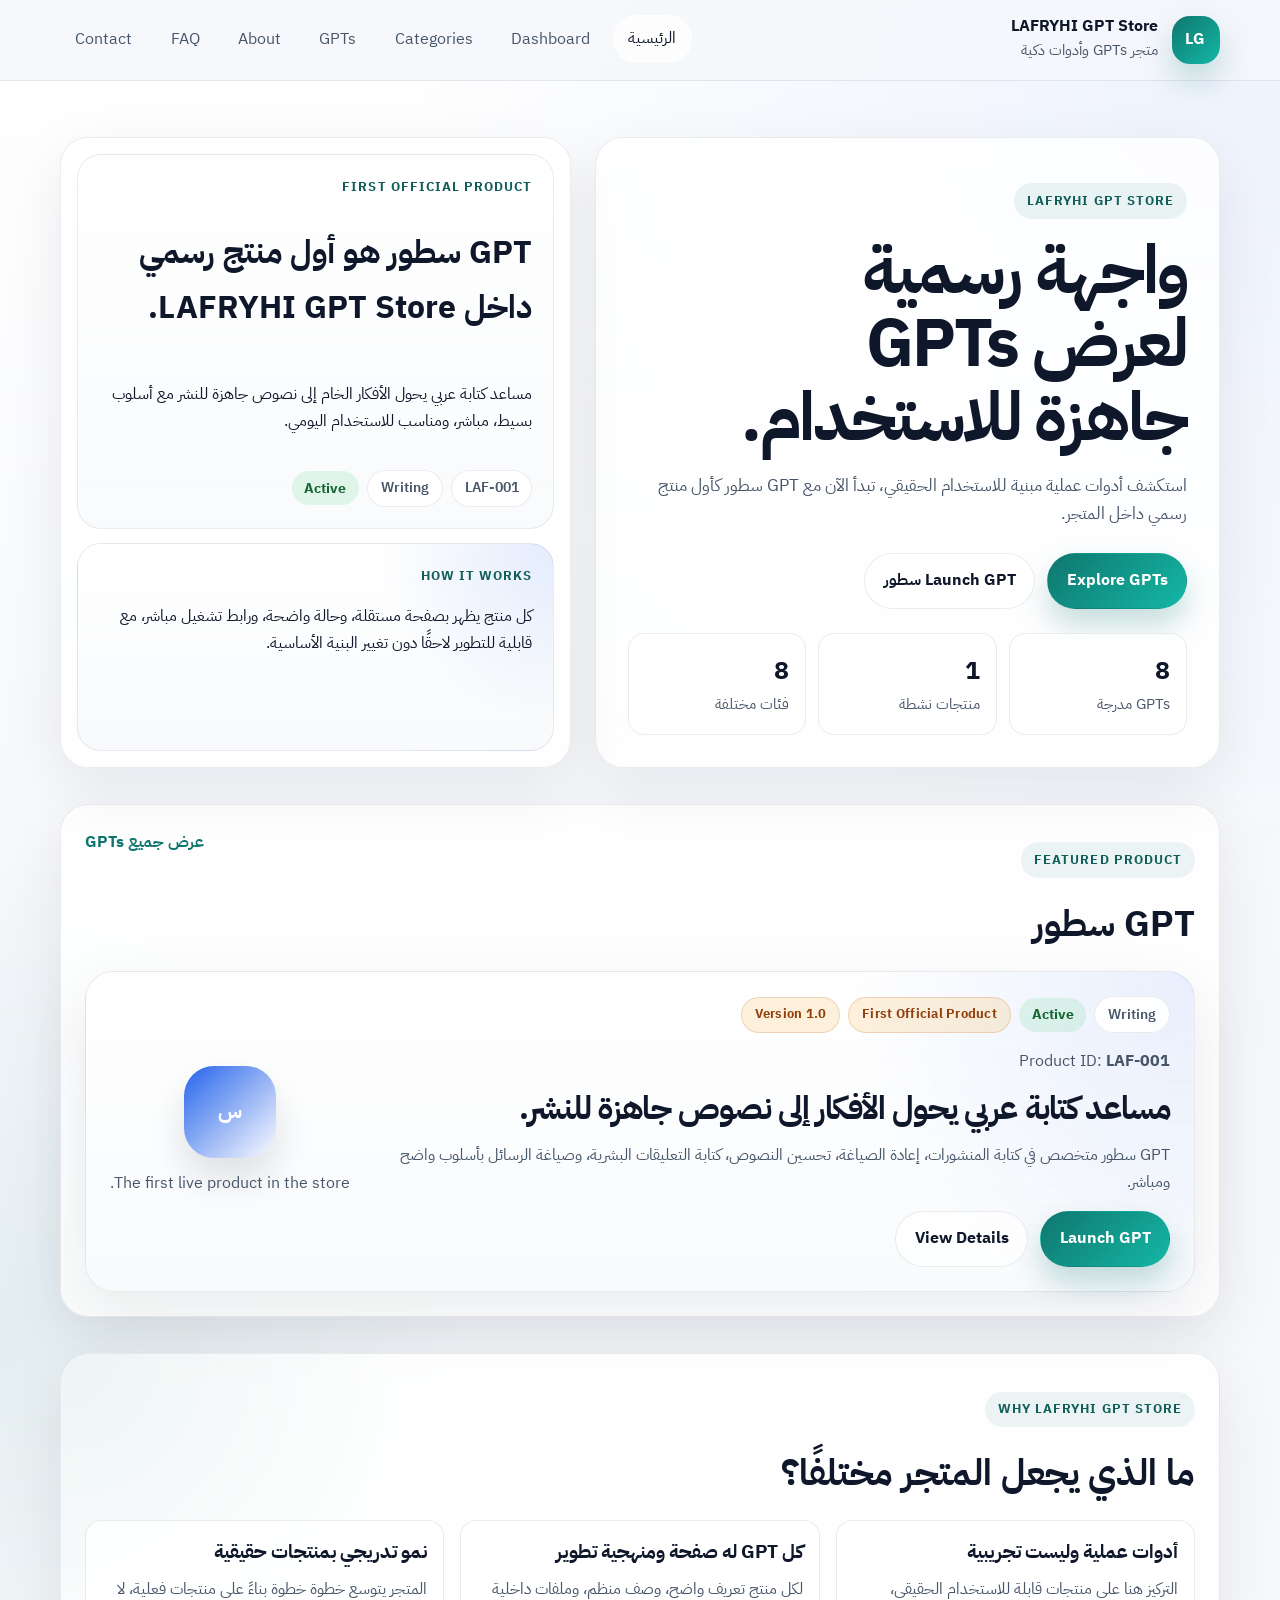
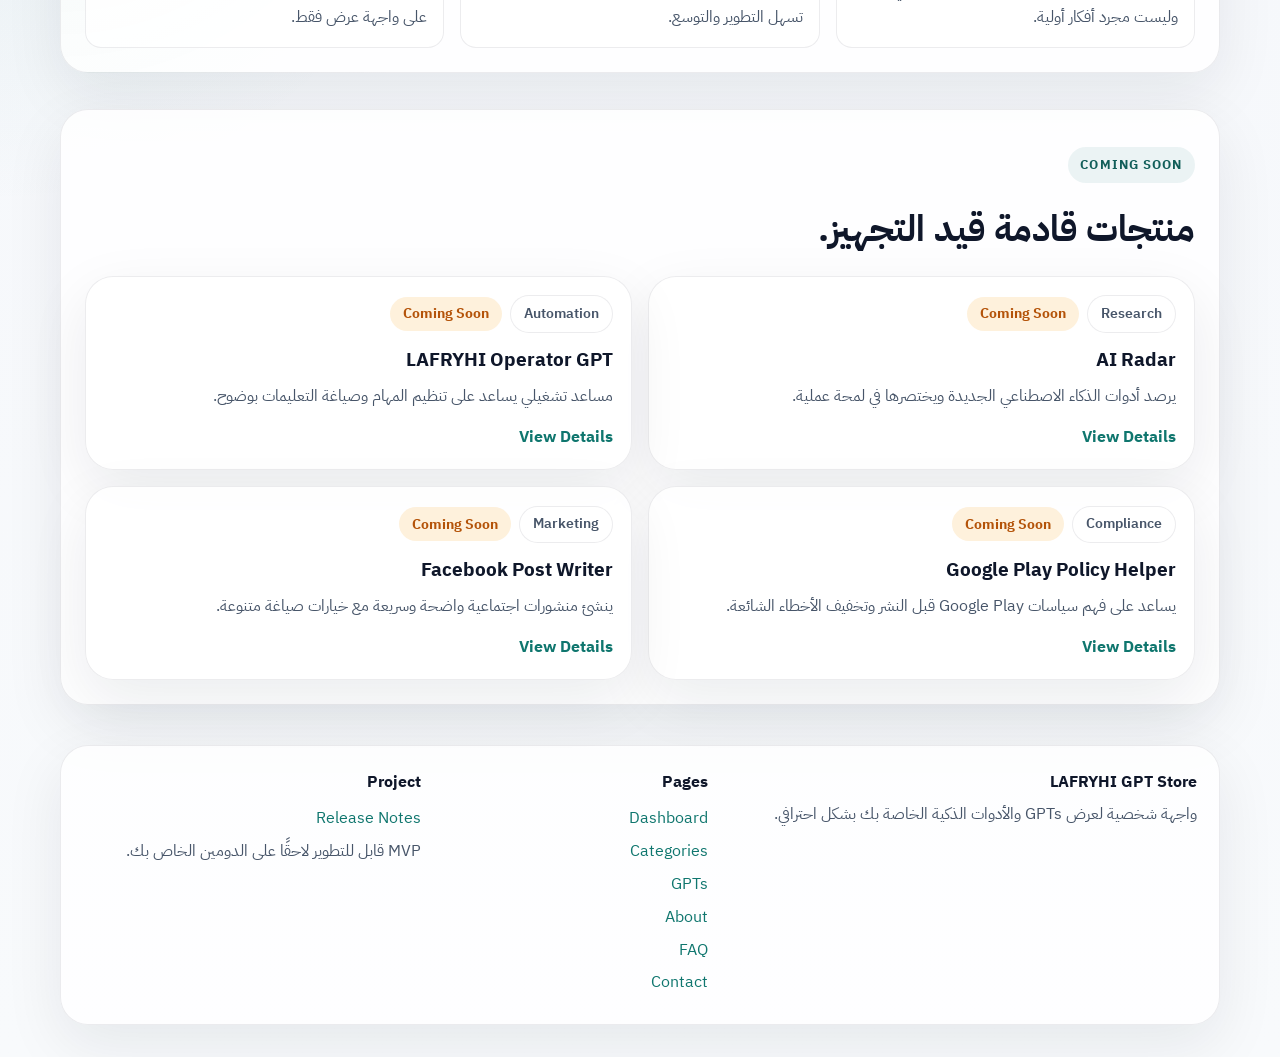
==== commit 7f868639: "Add v1.0 release notes" ====
--- a/index.html
+++ b/index.html
@@ -5,6 +5,7 @@
   <meta name="viewport" content="width=device-width, initial-scale=1">
   <title>LAFRYHI GPT Store | GPT سطور والمنتجات الرسمية</title>
   <meta name="description" content="LAFRYHI GPT Store هو متجر شخصي لعرض GPTs والأدوات الذكية الجاهزة للاستخدام، ويبدأ بـ GPT سطور كأول منتج رسمي.">
+  <meta name="google-site-verification" content="5jzOh8KGnPrOgesHs0AV-E6cjjSIkguZpk8IALyX8Zs" />
   <link rel="canonical" href="https://lafryhi.com/">
   <meta property="og:title" content="LAFRYHI GPT Store | GPT سطور والمنتجات الرسمية">
   <meta property="og:description" content="LAFRYHI GPT Store هو متجر شخصي لعرض GPTs والأدوات الذكية الجاهزة للاستخدام، ويبدأ بـ GPT سطور كأول منتج رسمي.">
@@ -113,6 +114,7 @@
               <span class="chip">Writing</span>
               <span class="status status--active">Active</span>
               <span class="product-badge">First Official Product</span>
+              <span class="product-badge">Version 1.0</span>
             </div>
             <p class="home-featured__id">Product ID: <strong>LAF-001</strong></p>
             <h3>مساعد كتابة عربي يحول الأفكار إلى نصوص جاهزة للنشر.</h3>
@@ -224,6 +226,7 @@
       </div>
       <div>
         <p class="footer__heading">Project</p>
+        <a href="release-notes.html">Release Notes</a>
         <p class="footer__text">MVP قابل للتطوير لاحقًا على الدومين الخاص بك.</p>
       </div>
     </div>
--- a/css/style.css
+++ b/css/style.css
@@ -730,6 +730,137 @@
   box-shadow: 0 20px 36px rgba(15, 23, 42, 0.12);
 }
 
+.detail-hero--featured {
+  align-items: start;
+}
+
+.detail-hero__content--featured {
+  gap: 1rem;
+}
+
+.detail-hero__icon--featured {
+  margin-top: 0.5rem;
+}
+
+.detail-stack {
+  display: grid;
+  gap: 1rem;
+  margin-top: 1rem;
+}
+
+.detail-copy {
+  margin: 0;
+  color: var(--muted);
+  font-size: 1.02rem;
+}
+
+.detail-meta-strip {
+  display: grid;
+  grid-template-columns: repeat(3, minmax(0, 1fr));
+  gap: 0.75rem;
+  margin-top: 0.5rem;
+}
+
+.detail-meta {
+  padding: 0.85rem 1rem;
+  border: 1px solid var(--border);
+  border-radius: var(--radius-md);
+  background: rgba(255, 255, 255, 0.76);
+}
+
+.detail-meta span {
+  display: block;
+  color: var(--muted);
+  font-size: 0.82rem;
+  font-weight: 700;
+  text-transform: uppercase;
+  letter-spacing: 0.08em;
+}
+
+.detail-meta strong {
+  display: block;
+  margin-top: 0.25rem;
+  font-size: 1rem;
+}
+
+.detail-chip-grid {
+  display: grid;
+  grid-template-columns: repeat(3, minmax(0, 1fr));
+  gap: 0.75rem;
+}
+
+.detail-chip {
+  padding: 0.9rem 1rem;
+  border-radius: var(--radius-md);
+  border: 1px solid var(--border);
+  background: rgba(255, 255, 255, 0.76);
+  color: var(--text);
+  font-weight: 600;
+}
+
+.detail-step-grid {
+  display: grid;
+  grid-template-columns: repeat(3, minmax(0, 1fr));
+  gap: 0.75rem;
+}
+
+.detail-step {
+  padding: 1rem;
+  border-radius: var(--radius-md);
+  border: 1px solid var(--border);
+  background: rgba(255, 255, 255, 0.76);
+}
+
+.detail-step span {
+  display: inline-flex;
+  margin-bottom: 0.6rem;
+  color: var(--primary-strong);
+  font-weight: 700;
+}
+
+.detail-step p {
+  margin: 0;
+  color: var(--muted);
+}
+
+.detail-example-list {
+  margin: 0;
+  padding: 0 1.1rem 0 0;
+  color: var(--muted);
+}
+
+.detail-example-list li + li {
+  margin-top: 0.4rem;
+}
+
+.detail-spec-grid {
+  display: grid;
+  grid-template-columns: repeat(2, minmax(0, 1fr));
+  gap: 0.75rem;
+  margin: 0;
+}
+
+.detail-spec-grid div {
+  padding: 0.95rem 1rem;
+  border-radius: var(--radius-md);
+  border: 1px solid var(--border);
+  background: rgba(255, 255, 255, 0.76);
+}
+
+.detail-spec-grid dt {
+  color: var(--muted);
+  font-size: 0.82rem;
+  font-weight: 700;
+  text-transform: uppercase;
+  letter-spacing: 0.08em;
+}
+
+.detail-spec-grid dd {
+  margin: 0.3rem 0 0;
+  font-weight: 600;
+  word-break: break-word;
+}
+
 .home-featured {
   display: grid;
   grid-template-columns: minmax(0, 1.2fr) auto;
@@ -1064,7 +1195,11 @@
   .categories-grid,
   .feature-grid,
   .home-why-grid,
-  .home-soon-grid {
+  .home-soon-grid,
+  .detail-meta-strip,
+  .detail-chip-grid,
+  .detail-step-grid,
+  .detail-spec-grid {
     grid-template-columns: repeat(2, minmax(0, 1fr));
   }
 
@@ -1106,6 +1241,10 @@
   .feature-grid,
   .home-why-grid,
   .home-soon-grid,
+  .detail-meta-strip,
+  .detail-chip-grid,
+  .detail-step-grid,
+  .detail-spec-grid,
   .footer__grid,
   .detail-card__hero {
     grid-template-columns: 1fr;
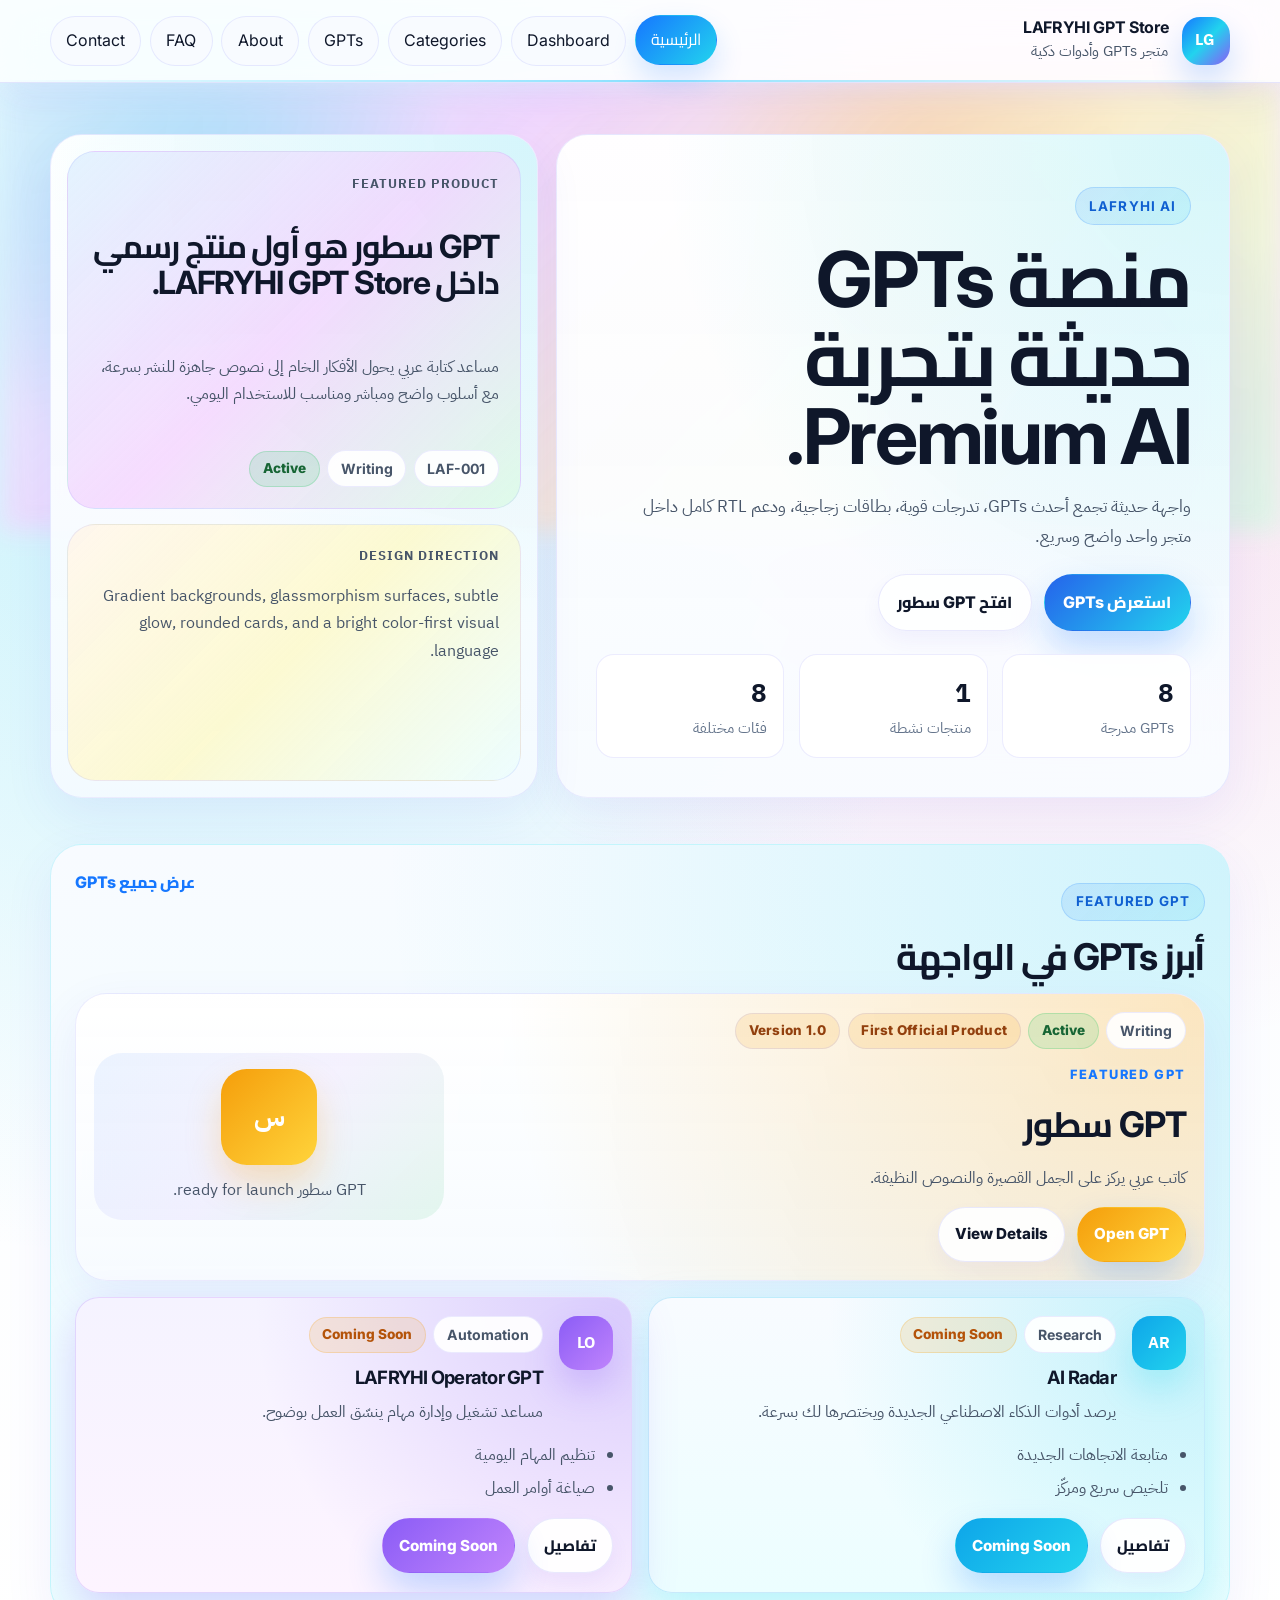
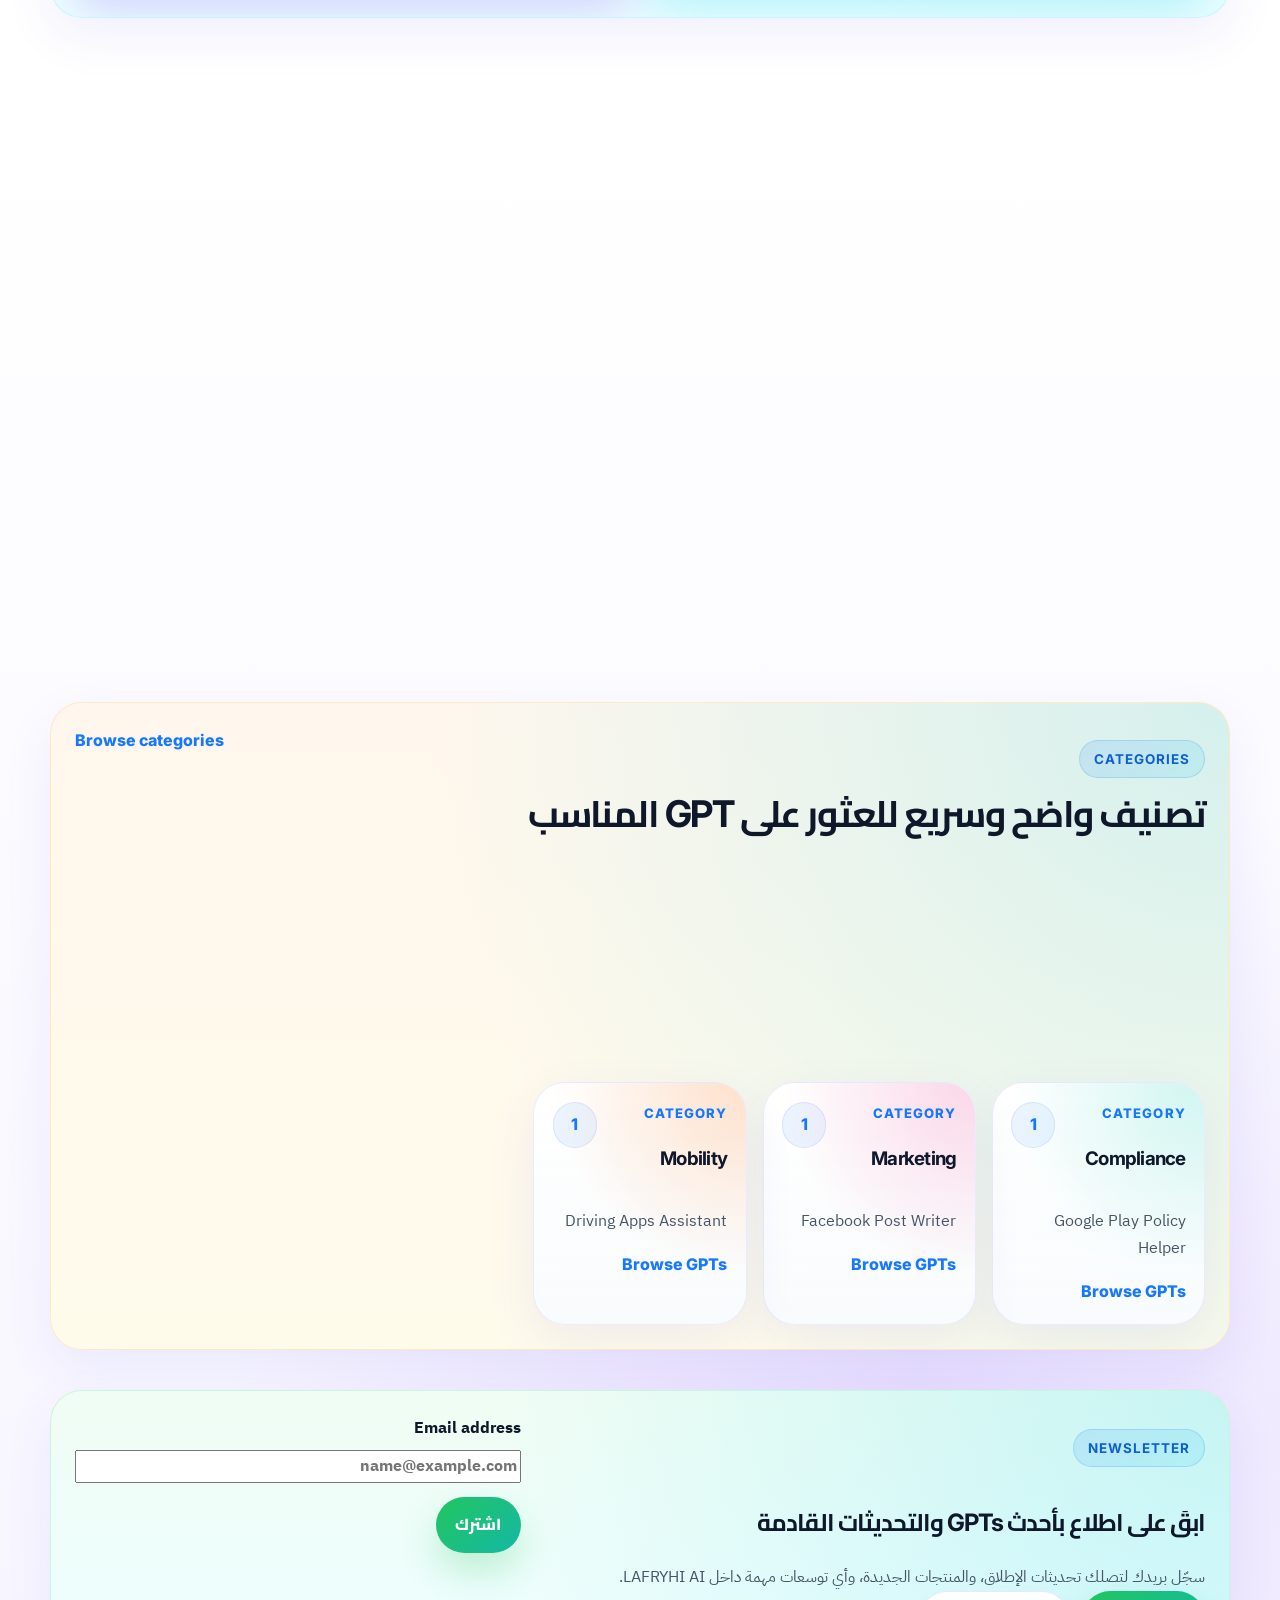
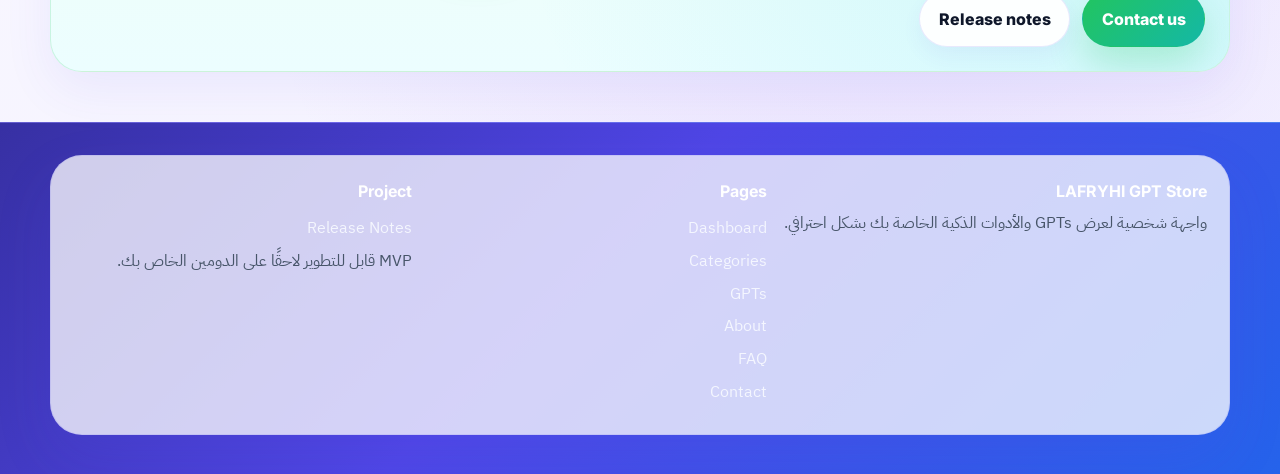
==== commit 3c413af0: "Release: Bright visual redesign and secondary pages" ====
--- a/index.html
+++ b/index.html
@@ -3,22 +3,22 @@
 <head>
   <meta charset="utf-8">
   <meta name="viewport" content="width=device-width, initial-scale=1">
-  <title>LAFRYHI GPT Store | GPT سطور والمنتجات الرسمية</title>
-  <meta name="description" content="LAFRYHI GPT Store هو متجر شخصي لعرض GPTs والأدوات الذكية الجاهزة للاستخدام، ويبدأ بـ GPT سطور كأول منتج رسمي.">
-  <meta name="google-site-verification" content="5jzOh8KGnPrOgesHs0AV-E6cjjSIkguZpk8IALyX8Zs" />
+  <title>LAFRYHI GPT Store | Bright AI Showcase</title>
+  <meta name="description" content="LAFRYHI GPT Store هو متجر GPTs حديث بتجربة Premium AI وواجهة RTL-first لعرض الأدوات الذكية داخل منصة واحدة واضحة وسريعة.">
+  <meta name="google-site-verification" content="5jzOh8KGnPrOgesHs0AV-E6cjjSIkguZpk8IALyX8Zs">
   <link rel="canonical" href="https://lafryhi.com/">
-  <meta property="og:title" content="LAFRYHI GPT Store | GPT سطور والمنتجات الرسمية">
-  <meta property="og:description" content="LAFRYHI GPT Store هو متجر شخصي لعرض GPTs والأدوات الذكية الجاهزة للاستخدام، ويبدأ بـ GPT سطور كأول منتج رسمي.">
+  <meta property="og:title" content="LAFRYHI GPT Store | Bright AI Showcase">
+  <meta property="og:description" content="منصة GPTs حديثة بتجربة Premium AI وواجهة RTL-first لعرض الأدوات الذكية داخل LAFRYHI GPT Store.">
   <meta property="og:type" content="website">
   <meta property="og:url" content="https://lafryhi.com/">
   <meta property="og:image" content="assets/og-image.svg">
   <meta name="twitter:card" content="summary_large_image">
-  <meta name="twitter:title" content="LAFRYHI GPT Store | GPT سطور والمنتجات الرسمية">
-  <meta name="twitter:description" content="LAFRYHI GPT Store هو متجر شخصي لعرض GPTs والأدوات الذكية الجاهزة للاستخدام، ويبدأ بـ GPT سطور كأول منتج رسمي.">
+  <meta name="twitter:title" content="LAFRYHI GPT Store | Bright AI Showcase">
+  <meta name="twitter:description" content="منصة GPTs حديثة بتجربة Premium AI وواجهة RTL-first لعرض الأدوات الذكية داخل LAFRYHI GPT Store.">
   <meta name="twitter:image" content="assets/og-image.svg">
   <link rel="preconnect" href="https://fonts.googleapis.com">
   <link rel="preconnect" href="https://fonts.gstatic.com" crossorigin>
-  <link href="https://fonts.googleapis.com/css2?family=IBM+Plex+Sans+Arabic:wght@400;500;600;700&display=swap" rel="stylesheet">
+  <link href="https://fonts.googleapis.com/css2?family=Inter:wght@400;500;600;700;800&family=Cairo:wght@400;500;600;700;800&family=IBM+Plex+Sans+Arabic:wght@400;500;600;700&display=swap" rel="stylesheet">
   <link rel="icon" type="image/svg+xml" href="assets/favicon.svg">
   <link rel="manifest" href="manifest.webmanifest">
   <link rel="stylesheet" href="css/style.css">
@@ -47,17 +47,17 @@
   </header>
 
   <main>
-    <section class="hero">
+    <section class="hero hero--home" data-reveal>
       <div class="container hero__grid">
         <div class="hero__copy">
-          <p class="eyebrow">LAFRYHI GPT Store</p>
-          <h1>واجهة رسمية لعرض GPTs جاهزة للاستخدام.</h1>
+          <p class="eyebrow">LAFRYHI AI</p>
+          <h1>منصة GPTs حديثة بتجربة Premium AI.</h1>
           <p class="lead">
-            استكشف أدوات عملية مبنية للاستخدام الحقيقي، تبدأ الآن مع GPT سطور كأول منتج رسمي داخل المتجر.
+            واجهة حديثة تجمع أحدث GPTs، تدرجات قوية، بطاقات زجاجية، ودعم RTL كامل داخل متجر واحد واضح وسريع.
           </p>
           <div class="hero__actions">
-            <a class="button button--primary" href="gpts.html">Explore GPTs</a>
-            <a class="button button--secondary" href="https://chatgpt.com/g/g-6a4d4731b74881918eaaa6f75e5058f9-gpt-stwr" target="_blank" rel="noreferrer">Launch GPT سطور</a>
+            <a class="button button--primary" href="gpts.html">استعرض GPTs</a>
+            <a class="button button--secondary" href="gpt.html?slug=gpt-sotour">افتح GPT سطور</a>
           </div>
           <div class="hero__stats" aria-label="إحصاءات سريعة">
             <div class="stat">
@@ -77,10 +77,10 @@
 
         <aside class="hero__panel">
           <div class="hero-card hero-card--main">
-            <p class="hero-card__label">First Official Product</p>
+            <p class="hero-card__label">Featured Product</p>
             <h2>GPT سطور هو أول منتج رسمي داخل LAFRYHI GPT Store.</h2>
             <p>
-              مساعد كتابة عربي يحول الأفكار الخام إلى نصوص جاهزة للنشر مع أسلوب بسيط، مباشر، ومناسب للاستخدام اليومي.
+              مساعد كتابة عربي يحول الأفكار الخام إلى نصوص جاهزة للنشر بسرعة، مع أسلوب واضح ومباشر ومناسب للاستخدام اليومي.
             </p>
             <div class="gpt-card__row">
               <span class="chip">LAF-001</span>
@@ -89,122 +89,75 @@
             </div>
           </div>
           <div class="hero-card hero-card--accent">
-            <p class="hero-card__label">How it works</p>
+            <p class="hero-card__label">Design direction</p>
             <p>
-              كل منتج يظهر بصفحة مستقلة، وحالة واضحة، ورابط تشغيل مباشر، مع قابلية للتطوير لاحقًا دون تغيير البنية الأساسية.
+              Gradient backgrounds, glassmorphism surfaces, subtle glow, rounded cards, and a bright color-first visual language.
             </p>
           </div>
         </aside>
       </div>
     </section>
 
-    <section class="section">
+    <section class="section section--featured" data-reveal>
+      <div class="container section__card section__card--featured">
+        <div class="section__head">
+          <div>
+            <p class="eyebrow">Featured GPT</p>
+            <h2>أبرز GPTs في الواجهة</h2>
+          </div>
+          <a class="text-link" href="gpts.html">عرض جميع GPTs</a>
+        </div>
+        <div class="home-featured-slot" data-home-featured></div>
+        <div class="home-featured-rail gpt-grid gpt-grid--compact" data-home-featured-rail></div>
+      </div>
+    </section>
+
+    <section class="section section--latest" data-reveal>
+      <div class="container section__card section__card--soft">
+        <div class="section__head">
+          <div>
+            <p class="eyebrow">Latest GPTs</p>
+            <h2>أحدث الإضافات داخل المتجر</h2>
+          </div>
+          <a class="text-link" href="gpts.html">Open catalog</a>
+        </div>
+        <div class="gpt-grid" data-home-latest></div>
+      </div>
+    </section>
+
+    <section class="section section--categories" data-reveal>
       <div class="container section__card">
         <div class="section__head">
           <div>
-            <p class="eyebrow">Featured Product</p>
-            <h2>GPT سطور</h2>
+            <p class="eyebrow">Categories</p>
+            <h2>تصنيف واضح وسريع للعثور على GPT المناسب</h2>
           </div>
-          <a class="text-link" href="gpts.html">عرض جميع GPTs</a>
+          <a class="text-link" href="categories.html">Browse categories</a>
         </div>
-
-        <article class="home-featured card-surface">
-          <div class="home-featured__copy">
-            <div class="gpt-card__row">
-              <span class="chip">Writing</span>
-              <span class="status status--active">Active</span>
-              <span class="product-badge">First Official Product</span>
-              <span class="product-badge">Version 1.0</span>
-            </div>
-            <p class="home-featured__id">Product ID: <strong>LAF-001</strong></p>
-            <h3>مساعد كتابة عربي يحول الأفكار إلى نصوص جاهزة للنشر.</h3>
-            <p class="home-featured__description">
-              GPT سطور متخصص في كتابة المنشورات، إعادة الصياغة، تحسين النصوص، كتابة التعليقات البشرية، وصياغة الرسائل بأسلوب واضح ومباشر.
-            </p>
-            <div class="home-featured__actions">
-              <a class="button button--primary" href="https://chatgpt.com/g/g-6a4d4731b74881918eaaa6f75e5058f9-gpt-stwr" target="_blank" rel="noreferrer">Launch GPT</a>
-              <a class="button button--secondary" href="gpt.html?slug=gpt-sotour">View Details</a>
-            </div>
-          </div>
-          <div class="home-featured__visual" aria-hidden="true">
-            <div class="detail-hero__icon">س</div>
-            <p class="home-featured__note">The first live product in the store.</p>
-          </div>
-        </article>
+        <div class="home-category-grid" data-home-categories></div>
       </div>
     </section>
 
-    <section class="section">
-      <div class="container section__card section__card--soft">
-        <div class="section__head">
-          <div>
-            <p class="eyebrow">Why LAFRYHI GPT Store</p>
-            <h2>ما الذي يجعل المتجر مختلفًا؟</h2>
+    <section class="section section--cta" data-reveal>
+      <div class="container section__card section__card--cta home-cta">
+        <div>
+          <p class="eyebrow">Newsletter</p>
+          <h2>ابقَ على اطلاع بأحدث GPTs والتحديثات القادمة</h2>
+          <p class="home-cta__copy">
+            سجّل بريدك لتصلك تحديثات الإطلاق، والمنتجات الجديدة، وأي توسعات مهمة داخل LAFRYHI AI.
+          </p>
+          <div class="home-cta__actions">
+            <a class="button button--primary" href="contact.html">Contact us</a>
+            <a class="button button--secondary" href="release-notes.html">Release notes</a>
           </div>
         </div>
-        <div class="home-why-grid">
-          <article class="mini-card">
-            <h3>أدوات عملية وليست تجريبية</h3>
-            <p>التركيز هنا على منتجات قابلة للاستخدام الحقيقي، وليست مجرد أفكار أولية.</p>
-          </article>
-          <article class="mini-card">
-            <h3>كل GPT له صفحة ومنهجية تطوير</h3>
-            <p>لكل منتج تعريف واضح، وصف منظم، وملفات داخلية تسهل التطوير والتوسع.</p>
-          </article>
-          <article class="mini-card">
-            <h3>نمو تدريجي بمنتجات حقيقية</h3>
-            <p>المتجر يتوسع خطوة خطوة بناءً على منتجات فعلية، لا على واجهة عرض فقط.</p>
-          </article>
-        </div>
-      </div>
-    </section>
-
-    <section class="section">
-      <div class="container section__card">
-        <div class="section__head">
-          <div>
-            <p class="eyebrow">Coming Soon</p>
-            <h2>منتجات قادمة قيد التجهيز.</h2>
-          </div>
-        </div>
-        <div class="home-soon-grid">
-          <article class="home-soon-card card-surface">
-            <div class="gpt-card__row">
-              <span class="chip">Research</span>
-              <span class="status status--soon">Coming Soon</span>
-            </div>
-            <h3>AI Radar</h3>
-            <p>يرصد أدوات الذكاء الاصطناعي الجديدة ويختصرها في لمحة عملية.</p>
-            <a class="text-link" href="gpt.html?slug=ai-radar">View Details</a>
-          </article>
-          <article class="home-soon-card card-surface">
-            <div class="gpt-card__row">
-              <span class="chip">Automation</span>
-              <span class="status status--soon">Coming Soon</span>
-            </div>
-            <h3>LAFRYHI Operator GPT</h3>
-            <p>مساعد تشغيلي يساعد على تنظيم المهام وصياغة التعليمات بوضوح.</p>
-            <a class="text-link" href="gpt.html?slug=lafryhi-operator-gpt">View Details</a>
-          </article>
-          <article class="home-soon-card card-surface">
-            <div class="gpt-card__row">
-              <span class="chip">Compliance</span>
-              <span class="status status--soon">Coming Soon</span>
-            </div>
-            <h3>Google Play Policy Helper</h3>
-            <p>يساعد على فهم سياسات Google Play قبل النشر وتخفيف الأخطاء الشائعة.</p>
-            <a class="text-link" href="gpt.html?slug=google-play-policy-helper">View Details</a>
-          </article>
-          <article class="home-soon-card card-surface">
-            <div class="gpt-card__row">
-              <span class="chip">Marketing</span>
-              <span class="status status--soon">Coming Soon</span>
-            </div>
-            <h3>Facebook Post Writer</h3>
-            <p>ينشئ منشورات اجتماعية واضحة وسريعة مع خيارات صياغة متنوعة.</p>
-            <a class="text-link" href="gpt.html?slug=facebook-post-writer">View Details</a>
-          </article>
-        </div>
+        <form class="newsletter-form" action="#" method="post">
+          <label>
+            <span>Email address</span>
+            <input type="email" name="email" placeholder="name@example.com" autocomplete="email">
+          </label>
+          <button class="button button--primary" type="button">اشترك</button>
+        </form>
       </div>
     </section>
   </main>
--- a/css/style.css
+++ b/css/style.css
@@ -19,6 +19,1635 @@
   --container: min(1160px, calc(100% - 2rem));
 }
 
+/* ===== LAFRYHI v2.0 final overrides ===== */
+body {
+  background:
+    radial-gradient(circle at 14% 18%, rgba(10, 132, 255, 0.24), transparent 24%) !important,
+    radial-gradient(circle at 84% 12%, rgba(0, 194, 255, 0.18), transparent 21%) !important,
+    radial-gradient(circle at 75% 88%, rgba(139, 92, 246, 0.16), transparent 24%) !important,
+    linear-gradient(180deg, #07101f 0%, #0b1020 38%, #08101d 100%) !important;
+  color: var(--text) !important;
+  font-family: "IBM Plex Sans Arabic", "Cairo", sans-serif !important;
+}
+
+.topbar {
+  background: rgba(7, 12, 24, 0.7) !important;
+  border-bottom-color: rgba(168, 183, 218, 0.14) !important;
+  box-shadow: 0 18px 50px rgba(1, 8, 22, 0.26) !important;
+}
+
+.topbar::after {
+  background: linear-gradient(90deg, transparent, rgba(0, 194, 255, 0.45), transparent) !important;
+}
+
+.brand__name,
+.nav a,
+.eyebrow,
+.button,
+.chip,
+.status,
+.product-badge,
+.text-link,
+.detail-section__label,
+.home-featured__eyebrow,
+.metric-card__label {
+  font-family: "Inter", "Cairo", "IBM Plex Sans Arabic", sans-serif !important;
+}
+
+.nav a {
+  color: var(--muted) !important;
+}
+
+.nav a:hover,
+.nav a:focus-visible {
+  color: var(--text) !important;
+}
+
+.nav a[aria-current="page"] {
+  color: #fff !important;
+}
+
+.hero__copy,
+.hero__panel,
+.section__card,
+.card-surface,
+.home-featured,
+.home-category-card,
+.home-cta,
+.metric-card,
+.insight-card,
+.category-card,
+.detail-section,
+.detail-side__card,
+.faq-card,
+.mini-card,
+.page-404__card,
+.contact-form,
+.contact-item,
+.detail-hero {
+  background: linear-gradient(180deg, rgba(11, 16, 32, 0.86), rgba(7, 11, 22, 0.94)) !important;
+  border-color: rgba(255, 255, 255, 0.08) !important;
+  box-shadow: 0 26px 80px rgba(1, 8, 22, 0.45) !important;
+  color: var(--text) !important;
+}
+
+.hero__copy h1,
+.section__head h1,
+.section__head h2,
+.page-intro h1,
+.page__intro h1,
+.detail-hero h1,
+.home-featured h3,
+.home-cta h2 {
+  color: var(--text) !important;
+}
+
+.hero__copy .lead,
+.hero-card p,
+.home-featured__description,
+.home-category-card__copy,
+.detail-copy,
+.detail-hero__lead,
+.metric-card__hint,
+.insight-card p,
+.faq-card p,
+.mini-card p,
+.contact-item__value,
+.footer__text,
+.detail-side__note,
+.home-cta__copy,
+.home-cta__meta {
+  color: var(--muted) !important;
+}
+
+.hero-card,
+.gpt-card,
+.home-featured,
+.home-category-card,
+.home-cta,
+.detail-hero,
+.metric-card,
+.insight-card,
+.category-card,
+.detail-section,
+.detail-side__card,
+.faq-card,
+.mini-card {
+  position: relative !important;
+  overflow: hidden !important;
+}
+
+.hero-card::before,
+.gpt-card::before,
+.home-featured::before,
+.home-category-card::before,
+.home-cta::before,
+.detail-hero::before,
+.metric-card::before,
+.insight-card::before,
+.category-card::before,
+.detail-section::before,
+.detail-side__card::before,
+.faq-card::before,
+.mini-card::before {
+  opacity: 1 !important;
+}
+
+.hero__copy h1 {
+  font-size: clamp(2.5rem, 6vw, 5.2rem) !important;
+  line-height: 1.04 !important;
+}
+
+.lead {
+  font-size: 1.08rem !important;
+}
+
+.button {
+  border-color: transparent !important;
+  text-decoration: none !important;
+}
+
+.button--primary {
+  color: #fff !important;
+  background: linear-gradient(135deg, var(--primary), var(--secondary)) !important;
+  box-shadow: 0 18px 36px rgba(10, 132, 255, 0.28) !important;
+}
+
+.button--secondary {
+  color: var(--text) !important;
+  background: rgba(255, 255, 255, 0.06) !important;
+  border-color: rgba(255, 255, 255, 0.12) !important;
+}
+
+.chip {
+  background: rgba(255, 255, 255, 0.06) !important;
+  border-color: rgba(255, 255, 255, 0.08) !important;
+  color: var(--muted) !important;
+}
+
+.status--active {
+  color: #8ef0b2 !important;
+  background: rgba(34, 197, 94, 0.14) !important;
+  border-color: rgba(34, 197, 94, 0.22) !important;
+}
+
+.status--soon {
+  color: #ffd08a !important;
+  background: rgba(245, 185, 66, 0.14) !important;
+  border-color: rgba(245, 185, 66, 0.24) !important;
+}
+
+.product-badge {
+  color: #ffe0ad !important;
+  background: rgba(245, 185, 66, 0.12) !important;
+}
+
+.gpt-card {
+  background: linear-gradient(180deg, rgba(13, 19, 37, 0.94), rgba(8, 12, 23, 0.96)) !important;
+  border-color: rgba(255, 255, 255, 0.08) !important;
+}
+
+.gpt-card__icon,
+.home-featured__icon,
+.detail-hero__icon {
+  box-shadow: 0 18px 34px var(--glow, rgba(0, 194, 255, 0.2)) !important;
+}
+
+.gpt-card:hover,
+.home-featured:hover,
+.home-category-card:hover,
+.detail-hero:hover,
+.category-card:hover,
+.metric-card:hover,
+.insight-card:hover,
+.detail-section:hover,
+.detail-side__card:hover,
+.faq-card:hover,
+.mini-card:hover {
+  transform: translateY(-6px) !important;
+}
+
+.footer {
+  border-top-color: rgba(168, 183, 218, 0.14) !important;
+  background: linear-gradient(180deg, rgba(7, 12, 24, 0.22), rgba(7, 12, 24, 0.56)) !important;
+}
+
+.footer a:hover,
+.footer a:focus-visible {
+  color: #d9ebff !important;
+}
+
+.js [data-reveal] {
+  opacity: 0;
+  transform: translateY(16px);
+  transition: opacity 0.45s ease, transform 0.45s ease;
+}
+
+.js [data-reveal].is-revealed {
+  opacity: 1;
+  transform: translateY(0);
+}
+
+@media (prefers-reduced-motion: reduce) {
+  .js [data-reveal] {
+    opacity: 1 !important;
+    transform: none !important;
+  }
+}
+
+/* ===== LAFRYHI.com v2.0 visual refresh ===== */
+:root {
+  --bg: #0b1020;
+  --bg-elevated: #10192f;
+  --bg-soft: #0f1730;
+  --surface: rgba(11, 16, 32, 0.78);
+  --surface-strong: rgba(14, 21, 41, 0.92);
+  --surface-soft: rgba(11, 16, 32, 0.6);
+  --surface-glass: rgba(14, 21, 41, 0.72);
+  --text: #f7fbff;
+  --muted: rgba(220, 229, 245, 0.8);
+  --border: rgba(168, 183, 218, 0.16);
+  --shadow: 0 26px 80px rgba(1, 8, 22, 0.45);
+  --primary: #0a84ff;
+  --primary-strong: #0a6be0;
+  --secondary: #00c2ff;
+  --gold: #f5b942;
+  --purple: #8b5cf6;
+  --green: #22c55e;
+  --red: #ef4444;
+  --pink: #fb7185;
+  --radius-xl: 32px;
+  --radius-lg: 24px;
+  --radius-md: 18px;
+  --radius-sm: 12px;
+  --container: min(1180px, calc(100% - 1.5rem));
+}
+
+html {
+  background: var(--bg);
+  color-scheme: dark;
+}
+
+body {
+  position: relative;
+  min-height: 100vh;
+  overflow-x: hidden;
+  color: var(--text);
+  background:
+    radial-gradient(circle at 14% 18%, rgba(10, 132, 255, 0.24), transparent 24%),
+    radial-gradient(circle at 84% 12%, rgba(0, 194, 255, 0.18), transparent 21%),
+    radial-gradient(circle at 75% 88%, rgba(139, 92, 246, 0.16), transparent 24%),
+    linear-gradient(180deg, #07101f 0%, #0b1020 38%, #08101d 100%);
+  font-family: "IBM Plex Sans Arabic", "Cairo", sans-serif;
+}
+
+body::before,
+body::after {
+  content: "";
+  position: fixed;
+  inset: 0;
+  pointer-events: none;
+  z-index: -1;
+}
+
+body::before {
+  background:
+    radial-gradient(circle at 20% 20%, rgba(255, 255, 255, 0.05) 0 2px, transparent 2px),
+    radial-gradient(circle at 80% 10%, rgba(255, 255, 255, 0.04) 0 1px, transparent 1px),
+    radial-gradient(circle at 50% 80%, rgba(255, 255, 255, 0.03) 0 1px, transparent 1px);
+  background-size: 72px 72px, 84px 84px, 92px 92px;
+  opacity: 0.3;
+}
+
+body::after {
+  background:
+    radial-gradient(circle at 18% 28%, rgba(10, 132, 255, 0.18), transparent 26%),
+    radial-gradient(circle at 78% 18%, rgba(0, 194, 255, 0.14), transparent 22%),
+    radial-gradient(circle at 70% 78%, rgba(245, 185, 66, 0.08), transparent 24%);
+  filter: blur(30px);
+  opacity: 0.9;
+}
+
+::selection {
+  background: rgba(10, 132, 255, 0.35);
+  color: #fff;
+}
+
+a {
+  color: inherit;
+}
+
+h1,
+h2,
+h3,
+.nav a,
+.brand__name,
+.eyebrow,
+.button,
+.chip,
+.status,
+.product-badge,
+.text-link,
+.metric-card__value,
+.detail-section__label,
+.home-featured__eyebrow,
+.home-category-card__count,
+.category-card__count {
+  font-family: "Inter", "Cairo", "IBM Plex Sans Arabic", sans-serif;
+}
+
+h1,
+h2,
+h3 {
+  letter-spacing: -0.04em;
+}
+
+main {
+  position: relative;
+  z-index: 1;
+}
+
+.container {
+  width: var(--container);
+}
+
+.topbar {
+  position: sticky;
+  top: 0;
+  z-index: 40;
+  backdrop-filter: blur(24px) saturate(145%);
+  background: rgba(7, 12, 24, 0.7);
+  border-bottom: 1px solid rgba(168, 183, 218, 0.14);
+  box-shadow: 0 18px 50px rgba(1, 8, 22, 0.26);
+}
+
+.topbar::after {
+  content: "";
+  position: absolute;
+  inset: auto 0 0;
+  height: 1px;
+  background: linear-gradient(90deg, transparent, rgba(0, 194, 255, 0.45), transparent);
+  pointer-events: none;
+}
+
+.topbar__inner {
+  padding: 0.95rem 0;
+  gap: 0.85rem;
+}
+
+.brand {
+  gap: 0.9rem;
+}
+
+.brand__mark {
+  width: 3.3rem;
+  height: 3.3rem;
+  border-radius: 1.15rem;
+  background: linear-gradient(135deg, var(--primary), var(--secondary));
+  box-shadow: 0 18px 34px rgba(10, 132, 255, 0.3);
+}
+
+.brand__name {
+  color: var(--text);
+  font-weight: 800;
+  letter-spacing: -0.02em;
+}
+
+.brand__tag {
+  color: var(--muted);
+}
+
+.nav {
+  gap: 0.55rem;
+}
+
+.nav a {
+  position: relative;
+  padding: 0.7rem 1rem;
+  border: 1px solid transparent;
+  border-radius: 999px;
+  color: var(--muted);
+  background: rgba(255, 255, 255, 0.02);
+  transition:
+    transform 0.18s ease,
+    background 0.18s ease,
+    color 0.18s ease,
+    border-color 0.18s ease,
+    box-shadow 0.18s ease;
+}
+
+.nav a:hover,
+.nav a:focus-visible {
+  color: var(--text);
+  background: rgba(255, 255, 255, 0.08);
+  border-color: rgba(255, 255, 255, 0.14);
+  transform: translateY(-1px);
+}
+
+.nav a[aria-current="page"] {
+  color: #fff;
+  background: linear-gradient(135deg, rgba(10, 132, 255, 0.32), rgba(0, 194, 255, 0.2));
+  border-color: rgba(0, 194, 255, 0.28);
+  box-shadow: 0 14px 28px rgba(10, 132, 255, 0.16);
+}
+
+.hero,
+.page,
+.section {
+  position: relative;
+}
+
+.hero {
+  padding: clamp(2rem, 4vw, 4.5rem) 0 2rem;
+}
+
+.hero::before {
+  content: "";
+  position: absolute;
+  inset: 1rem 0 auto;
+  height: 20rem;
+  background:
+    radial-gradient(circle at 15% 30%, rgba(10, 132, 255, 0.15), transparent 28%),
+    radial-gradient(circle at 70% 10%, rgba(0, 194, 255, 0.16), transparent 24%),
+    radial-gradient(circle at 80% 85%, rgba(139, 92, 246, 0.12), transparent 24%);
+  filter: blur(14px);
+  opacity: 0.95;
+  pointer-events: none;
+}
+
+.hero__grid {
+  position: relative;
+  display: grid;
+  grid-template-columns: minmax(0, 1.15fr) minmax(320px, 0.85fr);
+  gap: 1.15rem;
+  align-items: stretch;
+}
+
+.hero__copy,
+.hero__panel,
+.section__card,
+.card-surface,
+.page-intro,
+.page__intro,
+.detail-shell,
+.contact-layout > .section__card,
+.contact-form,
+.contact-item,
+.home-featured,
+.home-category-card,
+.home-cta,
+.metric-card,
+.insight-card,
+.category-card,
+.detail-section,
+.detail-side__card,
+.faq-card,
+.mini-card,
+.page-404__card {
+  position: relative;
+  overflow: hidden;
+  backdrop-filter: blur(18px) saturate(125%);
+  background: linear-gradient(180deg, rgba(11, 16, 32, 0.86), rgba(7, 11, 22, 0.94));
+  border: 1px solid rgba(255, 255, 255, 0.08);
+  border-radius: var(--radius-xl);
+  box-shadow: var(--shadow);
+}
+
+.hero__copy::before,
+.hero__panel::before,
+.section__card::before,
+.card-surface::before,
+.home-featured::before,
+.home-category-card::before,
+.home-cta::before,
+.detail-hero::before,
+.gpt-card::before,
+.category-card::before {
+  content: "";
+  position: absolute;
+  inset: 0;
+  background: radial-gradient(circle at top right, var(--glow, rgba(0, 194, 255, 0.18)), transparent 58%);
+  pointer-events: none;
+  opacity: 0.9;
+}
+
+.hero__copy > *,
+.hero__panel > *,
+.section__card > *,
+.card-surface > *,
+.home-featured > *,
+.home-category-card > *,
+.home-cta > *,
+.detail-hero > *,
+.gpt-card > *,
+.category-card > * {
+  position: relative;
+  z-index: 1;
+}
+
+.hero__copy {
+  padding: clamp(1.5rem, 3vw, 2.4rem);
+}
+
+.hero__copy h1 {
+  margin: 0;
+  font-size: clamp(2.7rem, 6vw, 5.2rem);
+  line-height: 1.04;
+  max-width: 11ch;
+}
+
+.lead {
+  margin-top: 1rem;
+  color: var(--muted);
+  font-size: 1.08rem;
+  max-width: 58ch;
+}
+
+.eyebrow {
+  display: inline-flex;
+  align-items: center;
+  width: fit-content;
+  padding: 0.42rem 0.85rem;
+  margin-bottom: 1rem;
+  border-radius: 999px;
+  background: rgba(10, 132, 255, 0.14);
+  color: #d8ecff;
+  border: 1px solid rgba(0, 194, 255, 0.18);
+  letter-spacing: 0.08em;
+  text-transform: uppercase;
+}
+
+.hero__actions,
+.home-featured__actions,
+.faq-actions,
+.detail-hero__actions,
+.gpt-card__actions,
+.detail-side__actions,
+.home-cta__actions,
+.contact-form .button {
+  display: flex;
+  flex-wrap: wrap;
+  gap: 0.75rem;
+}
+
+.hero__actions {
+  margin-top: 1.45rem;
+}
+
+.hero__stats {
+  display: grid;
+  grid-template-columns: repeat(3, minmax(0, 1fr));
+  gap: 0.9rem;
+  margin-top: 1.45rem;
+}
+
+.stat {
+  padding: 1rem;
+  border-radius: var(--radius-md);
+  background: rgba(255, 255, 255, 0.06);
+  border: 1px solid rgba(255, 255, 255, 0.08);
+}
+
+.stat__value {
+  display: block;
+  font-size: 1.65rem;
+  font-weight: 800;
+}
+
+.stat__label {
+  display: block;
+  color: var(--muted);
+  font-size: 0.95rem;
+}
+
+.hero__panel {
+  display: grid;
+  gap: 0.9rem;
+  padding: 1rem;
+}
+
+.hero-card {
+  padding: 1.3rem;
+  border-radius: calc(var(--radius-xl) - 4px);
+  border: 1px solid rgba(255, 255, 255, 0.08);
+  background: linear-gradient(180deg, rgba(18, 27, 49, 0.96), rgba(10, 16, 32, 0.92));
+}
+
+.hero-card--main {
+  min-height: 15.5rem;
+  background:
+    radial-gradient(circle at top right, rgba(0, 194, 255, 0.16), transparent 28%),
+    linear-gradient(180deg, rgba(14, 22, 42, 0.98), rgba(8, 12, 24, 0.94));
+}
+
+.hero-card--accent {
+  background:
+    radial-gradient(circle at top right, rgba(139, 92, 246, 0.14), transparent 28%),
+    linear-gradient(180deg, rgba(17, 25, 44, 0.98), rgba(8, 12, 24, 0.94));
+}
+
+.hero-card__label {
+  margin: 0 0 0.5rem;
+  color: #d9ebff;
+  font-size: 0.8rem;
+  font-weight: 800;
+  letter-spacing: 0.08em;
+  text-transform: uppercase;
+}
+
+.hero-card h2 {
+  margin: 0 0 0.7rem;
+  font-size: clamp(1.45rem, 2.8vw, 2rem);
+  line-height: 1.12;
+}
+
+.section {
+  padding: 0.9rem 0 1.6rem;
+}
+
+.section__card {
+  padding: 1.5rem;
+}
+
+.section__card--soft {
+  background:
+    radial-gradient(circle at top left, rgba(10, 132, 255, 0.08), transparent 26%),
+    radial-gradient(circle at bottom right, rgba(139, 92, 246, 0.08), transparent 28%),
+    linear-gradient(180deg, rgba(11, 16, 32, 0.86), rgba(7, 11, 22, 0.94));
+}
+
+.section__card--featured {
+  background:
+    radial-gradient(circle at top right, rgba(245, 185, 66, 0.08), transparent 26%),
+    linear-gradient(180deg, rgba(11, 16, 32, 0.86), rgba(7, 11, 22, 0.94));
+}
+
+.section__card--cta {
+  background:
+    radial-gradient(circle at top right, rgba(0, 194, 255, 0.12), transparent 28%),
+    linear-gradient(180deg, rgba(11, 16, 32, 0.86), rgba(7, 11, 22, 0.94));
+}
+
+.section__head {
+  display: flex;
+  align-items: flex-start;
+  justify-content: space-between;
+  gap: 1rem;
+  margin-bottom: 1rem;
+}
+
+.section__head h1,
+.section__head h2,
+.page-intro h1,
+.page__intro h1,
+.detail-hero h1,
+.home-featured h3 {
+  margin: 0;
+  line-height: 1.08;
+}
+
+.section__head h1,
+.page-intro h1,
+.page__intro h1 {
+  font-size: clamp(2rem, 4vw, 3.1rem);
+}
+
+.section__head h2 {
+  font-size: clamp(1.55rem, 3vw, 2.3rem);
+}
+
+.text-link {
+  color: #8dd8ff;
+  font-weight: 800;
+}
+
+.text-link:hover,
+.text-link:focus-visible {
+  color: #dff7ff;
+}
+
+.gpt-grid {
+  display: grid;
+  gap: 1rem;
+  grid-template-columns: repeat(auto-fit, minmax(250px, 1fr));
+}
+
+.gpt-grid--compact {
+  grid-template-columns: repeat(auto-fit, minmax(220px, 1fr));
+}
+
+.gpt-card {
+  display: flex;
+  flex-direction: column;
+  gap: 1rem;
+  padding: 1.15rem;
+  border-radius: var(--radius-lg);
+  background:
+    linear-gradient(180deg, rgba(13, 19, 37, 0.94), rgba(8, 12, 23, 0.96));
+  border: 1px solid rgba(255, 255, 255, 0.08);
+  box-shadow: 0 18px 42px rgba(1, 8, 22, 0.32);
+  transition:
+    transform 0.18s ease,
+    box-shadow 0.18s ease,
+    border-color 0.18s ease;
+}
+
+.gpt-card:hover {
+  transform: translateY(-7px);
+  border-color: rgba(255, 255, 255, 0.14);
+  box-shadow: 0 26px 56px rgba(1, 8, 22, 0.42);
+}
+
+.gpt-card__top {
+  display: flex;
+  gap: 1rem;
+}
+
+.gpt-card__icon,
+.home-featured__icon,
+.detail-hero__icon {
+  display: grid;
+  place-items: center;
+  flex: none;
+  color: #fff;
+  font-weight: 800;
+  background: linear-gradient(135deg, var(--accent, var(--primary)), var(--accent-2, var(--secondary)));
+  box-shadow: 0 18px 34px var(--glow, rgba(0, 194, 255, 0.2));
+}
+
+.gpt-card__icon {
+  width: 3.35rem;
+  height: 3.35rem;
+  border-radius: 1.15rem;
+  font-size: 1rem;
+}
+
+.gpt-card__meta {
+  min-width: 0;
+}
+
+.gpt-card__meta h3 {
+  margin: 0.55rem 0 0.35rem;
+  font-size: 1.15rem;
+}
+
+.gpt-card__meta p,
+.home-featured__description,
+.category-card__copy,
+.detail-copy,
+.metric-card__hint,
+.insight-card p,
+.faq-card p,
+.mini-card p,
+.contact-item__value,
+.contact-form label span,
+.footer__text,
+.detail-side__note,
+.home-cta__copy,
+.home-cta__meta {
+  color: var(--muted);
+}
+
+.gpt-card__row {
+  display: flex;
+  flex-wrap: wrap;
+  gap: 0.45rem;
+  align-items: center;
+}
+
+.chip,
+.status,
+.product-badge,
+.detail-chip,
+.detail-step,
+.detail-meta,
+.home-category-card__count,
+.category-card__count,
+.stat,
+.metric-card,
+.insight-card,
+.faq-card,
+.mini-card,
+.contact-item,
+.contact-form,
+.page-404__card {
+  border: 1px solid rgba(255, 255, 255, 0.08);
+}
+
+.chip {
+  display: inline-flex;
+  align-items: center;
+  justify-content: center;
+  min-height: 32px;
+  padding: 0.35rem 0.8rem;
+  border-radius: 999px;
+  background: rgba(255, 255, 255, 0.06);
+  color: var(--muted);
+  font-size: 0.88rem;
+  font-weight: 700;
+}
+
+.chip--button {
+  cursor: pointer;
+  transition:
+    transform 0.18s ease,
+    background 0.18s ease,
+    border-color 0.18s ease,
+    color 0.18s ease;
+}
+
+.chip--button:hover,
+.chip--button:focus-visible,
+.chip--button.is-active {
+  color: #fff;
+  background: rgba(10, 132, 255, 0.2);
+  border-color: rgba(0, 194, 255, 0.28);
+  transform: translateY(-1px);
+}
+
+.status {
+  display: inline-flex;
+  align-items: center;
+  justify-content: center;
+  min-height: 32px;
+  padding: 0.35rem 0.8rem;
+  border-radius: 999px;
+  font-size: 0.85rem;
+  font-weight: 800;
+}
+
+.status--active {
+  color: #8ef0b2;
+  background: rgba(34, 197, 94, 0.14);
+  border-color: rgba(34, 197, 94, 0.22);
+}
+
+.status--soon {
+  color: #ffd08a;
+  background: rgba(245, 185, 66, 0.14);
+  border-color: rgba(245, 185, 66, 0.24);
+}
+
+.product-badge {
+  display: inline-flex;
+  align-items: center;
+  justify-content: center;
+  min-height: 32px;
+  padding: 0.35rem 0.8rem;
+  border-radius: 999px;
+  color: #ffe0ad;
+  background: rgba(245, 185, 66, 0.12);
+  font-size: 0.84rem;
+  font-weight: 800;
+}
+
+.feature-list {
+  margin: 0;
+  padding: 0 1.1rem 0 0;
+  color: var(--muted);
+}
+
+.feature-list li + li {
+  margin-top: 0.35rem;
+}
+
+.button {
+  position: relative;
+  overflow: hidden;
+  display: inline-flex;
+  align-items: center;
+  justify-content: center;
+  min-height: 48px;
+  padding: 0.85rem 1.15rem;
+  border-radius: 999px;
+  border: 1px solid transparent;
+  font-weight: 800;
+  transition:
+    transform 0.18s ease,
+    box-shadow 0.18s ease,
+    background 0.18s ease,
+    border-color 0.18s ease;
+}
+
+.button:hover,
+.button:focus-visible {
+  transform: translateY(-2px);
+}
+
+.button--primary {
+  color: #fff;
+  background: linear-gradient(135deg, var(--primary), var(--secondary));
+  box-shadow: 0 18px 36px rgba(10, 132, 255, 0.28);
+}
+
+.button--primary:hover,
+.button--primary:focus-visible {
+  box-shadow: 0 22px 42px rgba(10, 132, 255, 0.34);
+}
+
+.button--secondary {
+  color: var(--text);
+  background: rgba(255, 255, 255, 0.06);
+  border-color: rgba(255, 255, 255, 0.12);
+}
+
+.button--small {
+  min-height: 42px;
+  padding-inline: 1rem;
+  font-size: 0.95rem;
+}
+
+.button__ripple {
+  position: absolute;
+  border-radius: 50%;
+  pointer-events: none;
+  background: radial-gradient(circle, rgba(255, 255, 255, 0.45) 0%, rgba(255, 255, 255, 0.2) 40%, transparent 72%);
+  transform: scale(0);
+  opacity: 0.8;
+  animation: button-ripple 0.56s ease-out;
+}
+
+@keyframes button-ripple {
+  to {
+    transform: scale(4);
+    opacity: 0;
+  }
+}
+
+.page {
+  padding: 1.8rem 0 2.6rem;
+}
+
+.page-intro,
+.page__intro {
+  gap: 1rem;
+  padding: 1.5rem;
+  margin-bottom: 1rem;
+}
+
+.toolbar,
+.search {
+  gap: 0.75rem;
+}
+
+.search input,
+.contact-form input,
+.contact-form textarea {
+  width: 100%;
+  padding: 0.95rem 1rem;
+  border-radius: var(--radius-md);
+  border: 1px solid rgba(255, 255, 255, 0.12);
+  background: rgba(255, 255, 255, 0.06);
+  color: var(--text);
+  outline: none;
+  transition: border-color 0.18s ease, box-shadow 0.18s ease, background 0.18s ease;
+}
+
+.search input::placeholder,
+.contact-form input::placeholder,
+.contact-form textarea::placeholder {
+  color: rgba(220, 229, 245, 0.58);
+}
+
+.search input:focus,
+.contact-form input:focus,
+.contact-form textarea:focus {
+  border-color: rgba(0, 194, 255, 0.35);
+  background: rgba(255, 255, 255, 0.08);
+  box-shadow: 0 0 0 4px rgba(0, 194, 255, 0.1);
+}
+
+.chips {
+  display: flex;
+  flex-wrap: wrap;
+  gap: 0.5rem;
+}
+
+.empty-state {
+  margin-top: 1rem;
+  padding: 1rem 1.1rem;
+  border-radius: var(--radius-md);
+  border: 1px dashed rgba(255, 255, 255, 0.12);
+  color: var(--muted);
+  background: rgba(255, 255, 255, 0.04);
+}
+
+.home-featured {
+  display: grid;
+  grid-template-columns: minmax(0, 1.18fr) auto;
+  gap: 1.25rem;
+  align-items: center;
+  padding: 1.5rem;
+}
+
+.home-featured__eyebrow {
+  margin: 0;
+  font-size: 0.8rem;
+  font-weight: 800;
+  letter-spacing: 0.12em;
+  text-transform: uppercase;
+  color: #d9ebff;
+}
+
+.home-featured h3 {
+  font-size: clamp(1.55rem, 3vw, 2.2rem);
+  margin-top: 0.5rem;
+}
+
+.home-featured__visual {
+  display: grid;
+  gap: 0.75rem;
+  justify-items: center;
+  text-align: center;
+}
+
+.home-featured__icon {
+  width: 5rem;
+  height: 5rem;
+  border-radius: 1.4rem;
+  font-size: 1.45rem;
+}
+
+.home-featured__note {
+  margin: 0;
+  color: var(--muted);
+}
+
+.home-featured-rail {
+  margin-top: 1rem;
+}
+
+.home-category-grid {
+  display: grid;
+  gap: 1rem;
+  grid-template-columns: repeat(auto-fit, minmax(220px, 1fr));
+}
+
+.home-category-card {
+  padding: 1.15rem;
+}
+
+.home-category-card__head,
+.category-card__head,
+.detail-hero__badge-row,
+.category-card__head {
+  display: flex;
+  align-items: flex-start;
+  justify-content: space-between;
+  gap: 0.75rem;
+}
+
+.home-category-card__count,
+.category-card__count {
+  display: inline-flex;
+  align-items: center;
+  justify-content: center;
+  min-width: 3.1rem;
+  padding: 0.55rem 0.75rem;
+  border-radius: 999px;
+  background: rgba(255, 255, 255, 0.08);
+  color: #fff;
+  font-weight: 800;
+}
+
+.home-category-card__copy,
+.category-card__copy {
+  margin: 0.9rem 0 0.75rem;
+}
+
+.home-cta {
+  display: grid;
+  grid-template-columns: minmax(0, 1.05fr) minmax(300px, 0.95fr);
+  gap: 1.2rem;
+  align-items: center;
+  padding: 1.5rem;
+}
+
+.home-cta__copy {
+  margin: 0.65rem 0 0;
+}
+
+.newsletter-form {
+  display: grid;
+  gap: 0.75rem;
+}
+
+.newsletter-form label {
+  display: grid;
+  gap: 0.4rem;
+  font-weight: 700;
+}
+
+.newsletter-form .button {
+  width: fit-content;
+}
+
+.dashboard-grid {
+  display: grid;
+  gap: 1rem;
+  grid-template-columns: repeat(4, minmax(0, 1fr));
+}
+
+.metric-card,
+.insight-card,
+.category-card {
+  padding: 1.15rem;
+}
+
+.metric-card__label,
+.detail-section__label {
+  margin: 0 0 0.55rem;
+  color: #d9ebff;
+  font-size: 0.82rem;
+  font-weight: 800;
+  letter-spacing: 0.08em;
+  text-transform: uppercase;
+}
+
+.metric-card__value {
+  margin: 0;
+  font-size: clamp(2rem, 5vw, 3rem);
+  font-weight: 900;
+  letter-spacing: -0.05em;
+}
+
+.dashboard-spotlight,
+.categories-grid {
+  display: grid;
+  gap: 1rem;
+  grid-template-columns: repeat(2, minmax(0, 1fr));
+}
+
+.insight-card h2,
+.category-card h2 {
+  margin: 0;
+  line-height: 1.1;
+}
+
+.category-card {
+  padding: 1.15rem;
+}
+
+.faq-grid,
+.mini-grid,
+.steps {
+  display: grid;
+  gap: 1rem;
+  grid-template-columns: repeat(3, minmax(0, 1fr));
+}
+
+.faq-card,
+.mini-card {
+  padding: 1.1rem;
+}
+
+.contact-layout {
+  display: grid;
+  gap: 1rem;
+  grid-template-columns: minmax(0, 1fr) minmax(320px, 0.9fr);
+}
+
+.contact-list {
+  display: grid;
+  gap: 0.85rem;
+  margin-top: 1rem;
+}
+
+.contact-item {
+  display: grid;
+  gap: 0.35rem;
+  padding: 1rem 1.1rem;
+  transition: transform 0.18s ease, border-color 0.18s ease;
+}
+
+.contact-item:hover,
+.contact-item:focus-visible {
+  transform: translateY(-2px);
+  border-color: rgba(0, 194, 255, 0.24);
+}
+
+.contact-item__label {
+  color: #d9ebff;
+  font-weight: 800;
+  letter-spacing: 0.06em;
+  text-transform: uppercase;
+}
+
+.contact-form {
+  display: grid;
+  gap: 0.85rem;
+  padding: 1.35rem;
+}
+
+.contact-form label {
+  display: grid;
+  gap: 0.45rem;
+}
+
+.contact-form .button {
+  justify-self: start;
+}
+
+.detail-shell {
+  padding: 1.5rem;
+}
+
+.detail-hero {
+  display: grid;
+  grid-template-columns: minmax(0, 1.35fr) auto;
+  gap: 1.35rem;
+  align-items: center;
+  padding: 1.5rem;
+}
+
+.detail-hero__content {
+  display: grid;
+  gap: 1rem;
+}
+
+.detail-hero__intro h1 {
+  margin: 0.45rem 0 0;
+  font-size: clamp(2.3rem, 5vw, 4.3rem);
+}
+
+.detail-hero__lead {
+  margin: 0.8rem 0 0;
+  color: var(--muted);
+  font-size: 1.05rem;
+  max-width: 60ch;
+}
+
+.detail-hero__icon {
+  width: 5.75rem;
+  height: 5.75rem;
+  border-radius: 1.45rem;
+  font-size: 1.4rem;
+}
+
+.detail-meta-strip {
+  display: grid;
+  grid-template-columns: repeat(3, minmax(0, 1fr));
+  gap: 0.75rem;
+  margin-top: 0.5rem;
+}
+
+.detail-meta {
+  padding: 0.9rem 1rem;
+  border-radius: var(--radius-md);
+  background: rgba(255, 255, 255, 0.05);
+}
+
+.detail-meta span {
+  display: block;
+  color: var(--muted);
+  font-size: 0.82rem;
+  font-weight: 800;
+  letter-spacing: 0.08em;
+  text-transform: uppercase;
+}
+
+.detail-meta strong {
+  display: block;
+  margin-top: 0.2rem;
+}
+
+.detail-stack {
+  display: grid;
+  gap: 1rem;
+  margin-top: 1rem;
+}
+
+.detail-copy {
+  margin: 0;
+}
+
+.detail-chip-grid,
+.detail-step-grid,
+.detail-spec-grid {
+  display: grid;
+  gap: 0.75rem;
+}
+
+.detail-chip-grid {
+  grid-template-columns: repeat(3, minmax(0, 1fr));
+}
+
+.detail-chip,
+.detail-step,
+.detail-spec-grid div {
+  padding: 0.9rem 1rem;
+  border-radius: var(--radius-md);
+  background: rgba(255, 255, 255, 0.05);
+}
+
+.detail-step-grid {
+  grid-template-columns: repeat(3, minmax(0, 1fr));
+}
+
+.detail-step span {
+  display: inline-flex;
+  margin-bottom: 0.55rem;
+  color: #d9ebff;
+  font-weight: 800;
+}
+
+.detail-spec-grid {
+  grid-template-columns: repeat(2, minmax(0, 1fr));
+  margin: 0;
+}
+
+.detail-spec-grid dt {
+  color: var(--muted);
+  font-size: 0.82rem;
+  font-weight: 800;
+  letter-spacing: 0.08em;
+  text-transform: uppercase;
+}
+
+.detail-spec-grid dd {
+  margin: 0.3rem 0 0;
+  font-weight: 700;
+}
+
+.detail-layout {
+  display: grid;
+  grid-template-columns: minmax(0, 1.4fr) minmax(280px, 0.82fr);
+  gap: 1rem;
+  margin-top: 1rem;
+}
+
+.detail-main,
+.detail-side {
+  display: grid;
+  gap: 1rem;
+}
+
+.detail-section {
+  padding: 1.15rem;
+}
+
+.detail-side__card {
+  padding: 1.15rem;
+}
+
+.feature-grid {
+  display: grid;
+  gap: 0.75rem;
+  grid-template-columns: repeat(2, minmax(0, 1fr));
+}
+
+.feature-tile {
+  padding: 1rem;
+  border-radius: var(--radius-md);
+  background: rgba(255, 255, 255, 0.05);
+  border: 1px solid rgba(255, 255, 255, 0.08);
+}
+
+.fact-list {
+  display: grid;
+  gap: 0.75rem;
+  margin: 0;
+  padding: 0;
+  list-style: none;
+}
+
+.fact-list li {
+  display: flex;
+  justify-content: space-between;
+  gap: 1rem;
+  padding-bottom: 0.65rem;
+  border-bottom: 1px solid rgba(255, 255, 255, 0.08);
+}
+
+.fact-list li:last-child {
+  padding-bottom: 0;
+  border-bottom: 0;
+}
+
+.footer {
+  margin-top: 1.5rem;
+  padding: 2rem 0 2.4rem;
+  border-top: 1px solid rgba(168, 183, 218, 0.14);
+  background: linear-gradient(180deg, rgba(7, 12, 24, 0.22), rgba(7, 12, 24, 0.56));
+}
+
+.footer__grid {
+  display: grid;
+  grid-template-columns: 1.25fr 1fr 1fr;
+  gap: 1rem;
+}
+
+.footer__title {
+  margin: 0 0 0.5rem;
+  color: #fff;
+  font-weight: 800;
+}
+
+.footer__heading {
+  margin: 0 0 0.45rem;
+  color: #d9ebff;
+  font-weight: 800;
+}
+
+.footer a {
+  display: block;
+  width: fit-content;
+  margin-bottom: 0.35rem;
+  color: var(--muted);
+}
+
+.footer a:hover,
+.footer a:focus-visible {
+  color: #d9ebff;
+}
+
+.copy-block {
+  padding: 0.2rem 0 0;
+}
+
+.copy-block p + p {
+  margin-top: 1rem;
+}
+
+.page-404 {
+  min-height: calc(100vh - 4rem);
+  display: grid;
+  place-items: center;
+}
+
+.page-404__card {
+  width: min(760px, 100%);
+  padding: 2rem;
+  text-align: center;
+}
+
+.detail-hero--featured {
+  align-items: start;
+}
+
+.detail-hero__content--featured {
+  gap: 1rem;
+}
+
+.detail-hero__badge-row {
+  flex-wrap: wrap;
+}
+
+.home-featured,
+.detail-hero,
+.home-cta,
+.hero__copy,
+.hero__panel,
+.section__card,
+.detail-shell,
+.page-intro,
+.page__intro,
+.contact-form,
+.contact-item,
+.faq-card,
+.mini-card,
+.category-card,
+.metric-card,
+.insight-card,
+.detail-section,
+.detail-side__card {
+  transition:
+    transform 0.18s ease,
+    border-color 0.18s ease,
+    box-shadow 0.18s ease;
+}
+
+.home-featured:hover,
+.detail-hero:hover,
+.category-card:hover,
+.home-category-card:hover,
+.metric-card:hover,
+.insight-card:hover,
+.detail-section:hover,
+.detail-side__card:hover,
+.faq-card:hover,
+.mini-card:hover {
+  transform: translateY(-3px);
+  border-color: rgba(0, 194, 255, 0.18);
+}
+
+.js [data-reveal] {
+  opacity: 0;
+  transform: translateY(16px);
+  transition:
+    opacity 0.45s ease,
+    transform 0.45s ease;
+}
+
+.js [data-reveal].is-revealed {
+  opacity: 1;
+  transform: translateY(0);
+}
+
+@media (prefers-reduced-motion: reduce) {
+  html {
+    scroll-behavior: auto;
+  }
+
+  *,
+  *::before,
+  *::after {
+    animation-duration: 0.001ms !important;
+    animation-iteration-count: 1 !important;
+    transition-duration: 0.001ms !important;
+  }
+
+  .js [data-reveal] {
+    opacity: 1;
+    transform: none;
+  }
+}
+
+@media (max-width: 1024px) {
+  .hero__grid,
+  .home-featured,
+  .home-cta,
+  .detail-hero,
+  .detail-layout,
+  .contact-layout,
+  .footer__grid {
+    grid-template-columns: 1fr;
+  }
+
+  .dashboard-grid {
+    grid-template-columns: repeat(2, minmax(0, 1fr));
+  }
+
+  .dashboard-spotlight,
+  .categories-grid,
+  .feature-grid,
+  .faq-grid,
+  .mini-grid,
+  .steps {
+    grid-template-columns: repeat(2, minmax(0, 1fr));
+  }
+}
+
+@media (max-width: 768px) {
+  .topbar__inner {
+    flex-direction: column;
+    align-items: stretch;
+  }
+
+  .nav {
+    justify-content: flex-start;
+    overflow-x: auto;
+    padding-bottom: 0.2rem;
+    scrollbar-width: none;
+  }
+
+  .nav::-webkit-scrollbar {
+    display: none;
+  }
+
+  .hero__copy,
+  .hero__panel,
+  .section__card,
+  .page-intro,
+  .page__intro,
+  .detail-shell,
+  .home-featured,
+  .home-cta,
+  .contact-form,
+  .page-404__card {
+    padding: 1.2rem;
+  }
+
+  .hero__copy h1 {
+    font-size: clamp(2.2rem, 11vw, 3.4rem);
+  }
+
+  .hero__stats,
+  .dashboard-grid,
+  .dashboard-spotlight,
+  .categories-grid,
+  .faq-grid,
+  .mini-grid,
+  .steps,
+  .feature-grid,
+  .detail-meta-strip,
+  .detail-chip-grid,
+  .detail-step-grid,
+  .detail-spec-grid {
+    grid-template-columns: 1fr;
+  }
+
+  .section__head {
+    flex-direction: column;
+  }
+
+  .button,
+  .nav a {
+    width: 100%;
+    justify-content: center;
+  }
+}
+
 * {
   box-sizing: border-box;
 }
@@ -1267,3 +2896,1269 @@
     padding: 1.35rem;
   }
 }
+/* ===== LAFRYHI v2.1 bright color redesign ===== */
+:root {
+  --bg: #f8fbff;
+  --bg-soft: #f5f3ff;
+  --surface: rgba(255, 255, 255, 0.88);
+  --surface-strong: #ffffff;
+  --text: #0f172a;
+  --muted: #475569;
+  --border: rgba(99, 102, 241, 0.14);
+  --shadow: 0 24px 60px rgba(79, 70, 229, 0.11);
+  --primary: #1677ff;
+  --primary-strong: #0f5fd1;
+  --secondary: #22d3ee;
+  --gold: #ffd43b;
+  --purple: #8b5cf6;
+  --green: #22c55e;
+  --red: #ef4444;
+  --pink: #ec4899;
+  --radius-xl: 32px;
+  --radius-lg: 24px;
+  --radius-md: 18px;
+  --radius-sm: 12px;
+  --container: min(1180px, calc(100% - 1.5rem));
+}
+
+html {
+  background: #f8fbff !important;
+  color-scheme: light !important;
+}
+
+body {
+  position: relative !important;
+  min-height: 100vh !important;
+  margin: 0 !important;
+  overflow-x: hidden !important;
+  color: var(--text) !important;
+  font-family: "IBM Plex Sans Arabic", "Cairo", sans-serif !important;
+  background:
+    radial-gradient(circle at 12% 12%, rgba(34, 211, 238, 0.22), transparent 24%),
+    radial-gradient(circle at 84% 10%, rgba(236, 72, 153, 0.16), transparent 20%),
+    radial-gradient(circle at 72% 82%, rgba(139, 92, 246, 0.16), transparent 22%),
+    linear-gradient(180deg, #f8fbff 0%, #ffffff 46%, #f5f3ff 100%) !important;
+}
+
+body::before,
+body::after {
+  content: "";
+  position: fixed;
+  inset: 0;
+  pointer-events: none;
+  z-index: -1;
+}
+
+body::before {
+  background:
+    radial-gradient(circle at 16% 22%, rgba(22, 119, 255, 0.12) 0 150px, transparent 151px),
+    radial-gradient(circle at 82% 16%, rgba(245, 158, 11, 0.09) 0 120px, transparent 121px),
+    radial-gradient(circle at 72% 78%, rgba(34, 197, 94, 0.09) 0 140px, transparent 141px),
+    radial-gradient(circle at 52% 54%, rgba(139, 92, 246, 0.08) 0 220px, transparent 221px);
+  opacity: 0.9;
+}
+
+body::after {
+  background:
+    linear-gradient(135deg, rgba(224, 242, 254, 0.48), rgba(245, 208, 254, 0.28), rgba(220, 252, 231, 0.28)),
+    radial-gradient(circle at 30% 30%, rgba(255, 255, 255, 0.75), transparent 48%);
+  filter: blur(40px);
+  opacity: 0.85;
+}
+
+::selection {
+  background: rgba(22, 119, 255, 0.2);
+  color: #0f172a;
+}
+
+a {
+  color: inherit !important;
+}
+
+main {
+  position: relative;
+  z-index: 1;
+}
+
+.container {
+  width: var(--container) !important;
+}
+
+.topbar {
+  position: sticky;
+  top: 0;
+  z-index: 40;
+  backdrop-filter: blur(22px) saturate(180%) !important;
+  background: rgba(255, 255, 255, 0.82) !important;
+  border-bottom: 1px solid rgba(99, 102, 241, 0.16) !important;
+  box-shadow: 0 18px 42px rgba(79, 70, 229, 0.08) !important;
+}
+
+.topbar::after {
+  content: "";
+  position: absolute;
+  inset: auto 0 0;
+  height: 2px;
+  background: linear-gradient(90deg, rgba(22, 119, 255, 0), rgba(22, 119, 255, 0.82), rgba(236, 72, 153, 0.72), rgba(34, 197, 94, 0.78), rgba(22, 119, 255, 0));
+}
+
+.brand__mark {
+  background: linear-gradient(135deg, #1677ff, #22d3ee, #8b5cf6) !important;
+  box-shadow: 0 16px 32px rgba(22, 119, 255, 0.22) !important;
+}
+
+.brand__name,
+.nav a,
+.eyebrow,
+.button,
+.chip,
+.status,
+.product-badge,
+.text-link,
+.detail-section__label,
+.home-featured__eyebrow,
+.metric-card__label,
+.footer__heading,
+.footer__title {
+  font-family: "Inter", "Cairo", "IBM Plex Sans Arabic", sans-serif !important;
+}
+
+.brand__name {
+  color: #0f172a !important;
+}
+
+.brand__tag {
+  color: #475569 !important;
+}
+
+.nav {
+  gap: 0.55rem;
+}
+
+.nav a {
+  color: #0f172a !important;
+  background: rgba(248, 251, 255, 0.92) !important;
+  border: 1px solid rgba(99, 102, 241, 0.12) !important;
+  border-radius: 999px;
+}
+
+.nav a:hover,
+.nav a:focus-visible {
+  color: #0f172a !important;
+  background: rgba(255, 255, 255, 0.98) !important;
+  border-color: rgba(22, 119, 255, 0.22) !important;
+  box-shadow: 0 12px 24px rgba(22, 119, 255, 0.08) !important;
+}
+
+.nav a[aria-current="page"] {
+  color: #fff !important;
+  background: linear-gradient(135deg, #1677ff, #22d3ee) !important;
+  border-color: transparent !important;
+  box-shadow: 0 14px 28px rgba(22, 119, 255, 0.18) !important;
+}
+
+.hero {
+  position: relative !important;
+  padding: clamp(1.8rem, 4vw, 4.4rem) 0 2rem !important;
+}
+
+.hero::before {
+  content: "";
+  position: absolute;
+  inset: 0 0 auto;
+  height: 28rem;
+  background:
+    radial-gradient(circle at 16% 30%, rgba(22, 211, 238, 0.32), transparent 24%),
+    radial-gradient(circle at 72% 18%, rgba(245, 158, 11, 0.18), transparent 22%),
+    radial-gradient(circle at 84% 74%, rgba(139, 92, 246, 0.18), transparent 23%),
+    linear-gradient(135deg, rgba(224, 242, 254, 0.92), rgba(245, 208, 254, 0.82), rgba(254, 243, 199, 0.9), rgba(220, 252, 231, 0.92));
+  filter: blur(12px);
+  opacity: 0.95;
+  pointer-events: none;
+}
+
+.hero__grid {
+  position: relative;
+  display: grid;
+  grid-template-columns: minmax(0, 1.16fr) minmax(320px, 0.84fr);
+  gap: 1.15rem;
+  align-items: stretch;
+}
+
+.hero__copy,
+.hero__panel,
+.section__card,
+.card-surface,
+.page-intro,
+.page__intro,
+.detail-shell,
+.contact-form,
+.contact-item,
+.home-featured,
+.home-category-card,
+.home-cta,
+.metric-card,
+.insight-card,
+.category-card,
+.detail-section,
+.detail-side__card,
+.faq-card,
+.mini-card,
+.page-404__card {
+  position: relative !important;
+  overflow: hidden !important;
+  backdrop-filter: blur(18px) saturate(150%) !important;
+  background: linear-gradient(180deg, rgba(255, 255, 255, 0.96), rgba(248, 251, 255, 0.92)) !important;
+  border: 1px solid rgba(99, 102, 241, 0.12) !important;
+  border-radius: var(--radius-xl) !important;
+  box-shadow: 0 18px 50px rgba(79, 70, 229, 0.08) !important;
+  color: var(--text) !important;
+}
+
+.hero__copy::before,
+.hero__panel::before,
+.section__card::before,
+.card-surface::before,
+.home-featured::before,
+.home-category-card::before,
+.home-cta::before,
+.detail-hero::before,
+.gpt-card::before,
+.category-card::before,
+.metric-card::before,
+.insight-card::before,
+.detail-section::before,
+.detail-side__card::before,
+.faq-card::before,
+.mini-card::before {
+  content: "";
+  position: absolute;
+  inset: 0;
+  background: radial-gradient(circle at top right, var(--glow, rgba(34, 211, 238, 0.2)), transparent 60%);
+  pointer-events: none;
+  opacity: 0.95;
+}
+
+.hero__copy > *,
+.hero__panel > *,
+.section__card > *,
+.card-surface > *,
+.home-featured > *,
+.home-category-card > *,
+.home-cta > *,
+.detail-hero > *,
+.gpt-card > *,
+.category-card > *,
+.metric-card > *,
+.insight-card > *,
+.detail-section > *,
+.detail-side__card > *,
+.faq-card > *,
+.mini-card > * {
+  position: relative;
+  z-index: 1;
+}
+
+.hero__copy {
+  padding: clamp(1.5rem, 3vw, 2.4rem) !important;
+  background:
+    linear-gradient(180deg, rgba(255, 255, 255, 0.96), rgba(248, 251, 255, 0.94)) !important;
+}
+
+.hero__copy h1 {
+  margin: 0 !important;
+  font-size: clamp(2.8rem, 6vw, 5.2rem) !important;
+  line-height: 1.02 !important;
+  max-width: 11ch !important;
+  color: #0f172a !important;
+}
+
+.lead,
+.hero-card p,
+.home-featured__description,
+.home-category-card__copy,
+.detail-copy,
+.detail-hero__lead,
+.metric-card__hint,
+.insight-card p,
+.faq-card p,
+.mini-card p,
+.contact-item__value,
+.footer__text,
+.detail-side__note,
+.home-cta__copy,
+.home-cta__meta,
+.gpt-card__meta p,
+.home-featured__description,
+.category-card__copy {
+  color: #475569 !important;
+}
+
+.lead {
+  margin-top: 1rem !important;
+  font-size: 1.08rem !important;
+  max-width: 58ch !important;
+}
+
+.eyebrow {
+  display: inline-flex !important;
+  align-items: center !important;
+  width: fit-content !important;
+  margin-bottom: 1rem !important;
+  padding: 0.42rem 0.85rem !important;
+  border-radius: 999px !important;
+  color: #0f5fd1 !important;
+  border: 1px solid rgba(22, 119, 255, 0.18) !important;
+  background: linear-gradient(135deg, rgba(22, 119, 255, 0.12), rgba(34, 211, 238, 0.14)) !important;
+  letter-spacing: 0.08em !important;
+  text-transform: uppercase !important;
+}
+
+.hero__actions,
+.home-featured__actions,
+.faq-actions,
+.detail-hero__actions,
+.gpt-card__actions,
+.detail-side__actions,
+.home-cta__actions,
+.contact-form .button {
+  display: flex !important;
+  flex-wrap: wrap !important;
+  gap: 0.75rem !important;
+}
+
+.hero__actions {
+  margin-top: 1.45rem !important;
+}
+
+.hero__stats {
+  display: grid !important;
+  grid-template-columns: repeat(3, minmax(0, 1fr)) !important;
+  gap: 0.9rem !important;
+  margin-top: 1.45rem !important;
+}
+
+.stat {
+  padding: 1rem !important;
+  border-radius: var(--radius-md) !important;
+  background: rgba(255, 255, 255, 0.92) !important;
+  border: 1px solid rgba(99, 102, 241, 0.12) !important;
+}
+
+.stat__value {
+  display: block !important;
+  font-size: 1.65rem !important;
+  font-weight: 800 !important;
+  color: #0f172a !important;
+}
+
+.stat__label {
+  display: block !important;
+  color: #64748b !important;
+  font-size: 0.95rem !important;
+}
+
+.hero__panel {
+  display: grid !important;
+  gap: 0.9rem !important;
+  padding: 1rem !important;
+  background:
+    linear-gradient(180deg, rgba(255, 255, 255, 0.96), rgba(244, 250, 255, 0.94)) !important;
+}
+
+.hero-card {
+  padding: 1.3rem !important;
+  border-radius: calc(var(--radius-xl) - 4px) !important;
+  border: 1px solid rgba(99, 102, 241, 0.12) !important;
+  background:
+    linear-gradient(135deg, rgba(224, 242, 254, 0.9), rgba(245, 208, 254, 0.72), rgba(220, 252, 231, 0.88)) !important;
+}
+
+.hero-card--main {
+  min-height: 15.5rem !important;
+}
+
+.hero-card--accent {
+  background:
+    linear-gradient(135deg, rgba(255, 247, 237, 0.95), rgba(254, 249, 195, 0.75), rgba(236, 254, 255, 0.9)) !important;
+}
+
+.hero-card__label {
+  margin: 0 0 0.5rem !important;
+  color: #0f5fd1 !important;
+  font-size: 0.8rem !important;
+  font-weight: 800 !important;
+  letter-spacing: 0.08em !important;
+  text-transform: uppercase !important;
+}
+
+.hero-card h2 {
+  margin: 0 0 0.7rem !important;
+  font-size: clamp(1.45rem, 2.8vw, 2rem) !important;
+  line-height: 1.12 !important;
+  color: #0f172a !important;
+}
+
+.section {
+  padding: 0.9rem 0 1.6rem !important;
+}
+
+.section__card {
+  padding: 1.5rem !important;
+}
+
+.section--featured .section__card {
+  background:
+    linear-gradient(180deg, #f8fbff, #ecfeff) !important;
+  border-color: rgba(34, 211, 238, 0.2) !important;
+}
+
+.section--latest .section__card,
+.section__card--soft {
+  background:
+    linear-gradient(180deg, #fff7ff, #f5f3ff) !important;
+  border-color: rgba(139, 92, 246, 0.18) !important;
+}
+
+.section--categories .section__card {
+  background:
+    linear-gradient(180deg, #fff7ed, #fffbeb) !important;
+  border-color: rgba(245, 158, 11, 0.18) !important;
+}
+
+.section--cta .section__card,
+.section__card--cta {
+  background:
+    linear-gradient(180deg, #f0fdf4, #ecfeff) !important;
+  border-color: rgba(34, 197, 94, 0.18) !important;
+}
+
+.section__head {
+  display: flex !important;
+  align-items: flex-start !important;
+  justify-content: space-between !important;
+  gap: 1rem !important;
+  margin-bottom: 1rem !important;
+}
+
+.section__head h1,
+.section__head h2,
+.page-intro h1,
+.page__intro h1,
+.detail-hero h1,
+.home-featured h3 {
+  margin: 0 !important;
+  line-height: 1.08 !important;
+  color: #0f172a !important;
+}
+
+.section__head h1,
+.page-intro h1,
+.page__intro h1 {
+  font-size: clamp(2rem, 4vw, 3.1rem) !important;
+}
+
+.section__head h2 {
+  font-size: clamp(1.55rem, 3vw, 2.3rem) !important;
+}
+
+.text-link {
+  color: #1677ff !important;
+  font-weight: 800 !important;
+}
+
+.text-link:hover,
+.text-link:focus-visible {
+  color: #0f5fd1 !important;
+}
+
+.gpt-grid {
+  display: grid !important;
+  gap: 1rem !important;
+  grid-template-columns: repeat(auto-fit, minmax(250px, 1fr)) !important;
+}
+
+.gpt-grid--compact {
+  grid-template-columns: repeat(auto-fit, minmax(220px, 1fr)) !important;
+}
+
+.gpt-card {
+  display: flex !important;
+  flex-direction: column !important;
+  gap: 1rem !important;
+  padding: 1.15rem !important;
+  border-radius: var(--radius-lg) !important;
+  background:
+    linear-gradient(180deg, var(--card-base, #ffffff), var(--card-base-2, #f8fbff)) !important;
+  border: 1px solid var(--card-border, rgba(99, 102, 241, 0.16)) !important;
+  box-shadow: 0 18px 44px var(--glow, rgba(34, 211, 238, 0.18)) !important;
+  transition:
+    transform 0.18s ease,
+    box-shadow 0.18s ease,
+    border-color 0.18s ease !important;
+}
+
+.gpt-card:hover,
+.home-featured:hover,
+.home-category-card:hover,
+.detail-hero:hover,
+.category-card:hover,
+.metric-card:hover,
+.insight-card:hover,
+.detail-section:hover,
+.detail-side__card:hover,
+.faq-card:hover,
+.mini-card:hover {
+  transform: translateY(-4px) !important;
+  border-color: rgba(22, 119, 255, 0.22) !important;
+  box-shadow: 0 24px 54px rgba(79, 70, 229, 0.14) !important;
+}
+
+.gpt-card__top {
+  display: flex !important;
+  gap: 1rem !important;
+}
+
+.gpt-card__icon,
+.home-featured__icon,
+.detail-hero__icon {
+  display: grid !important;
+  place-items: center !important;
+  flex: none !important;
+  color: #fff !important;
+  font-weight: 800 !important;
+  background: linear-gradient(135deg, var(--accent, #1677ff), var(--accent-2, #22d3ee)) !important;
+  box-shadow: 0 18px 34px var(--glow, rgba(34, 211, 238, 0.2)) !important;
+}
+
+.gpt-card__icon {
+  width: 3.35rem !important;
+  height: 3.35rem !important;
+  border-radius: 1.15rem !important;
+  font-size: 1rem !important;
+}
+
+.gpt-card__icon--large,
+.detail-hero__icon {
+  width: 5.75rem !important;
+  height: 5.75rem !important;
+  border-radius: 1.45rem !important;
+  font-size: 1.4rem !important;
+}
+
+.gpt-card__meta {
+  min-width: 0 !important;
+}
+
+.gpt-card__meta h3 {
+  margin: 0.55rem 0 0.35rem !important;
+  font-size: 1.15rem !important;
+  color: #0f172a !important;
+}
+
+.gpt-card__row {
+  display: flex !important;
+  flex-wrap: wrap !important;
+  gap: 0.45rem !important;
+  align-items: center !important;
+}
+
+.chip,
+.status,
+.product-badge,
+.detail-chip,
+.detail-step,
+.detail-meta,
+.home-category-card__count,
+.category-card__count,
+.stat,
+.metric-card,
+.insight-card,
+.faq-card,
+.mini-card,
+.contact-item,
+.contact-form,
+.page-404__card {
+  border: 1px solid rgba(99, 102, 241, 0.12) !important;
+}
+
+.chip {
+  display: inline-flex !important;
+  align-items: center !important;
+  justify-content: center !important;
+  min-height: 32px !important;
+  padding: 0.35rem 0.8rem !important;
+  border-radius: 999px !important;
+  background: rgba(255, 255, 255, 0.92) !important;
+  color: #475569 !important;
+  font-size: 0.88rem !important;
+  font-weight: 700 !important;
+}
+
+.chip--button {
+  cursor: pointer !important;
+  transition:
+    transform 0.18s ease,
+    background 0.18s ease,
+    border-color 0.18s ease,
+    color 0.18s ease !important;
+}
+
+.chip--button:hover,
+.chip--button:focus-visible,
+.chip--button.is-active {
+  color: #0f172a !important;
+  background: linear-gradient(135deg, rgba(22, 119, 255, 0.12), rgba(34, 211, 238, 0.14)) !important;
+  border-color: rgba(22, 119, 255, 0.22) !important;
+  transform: translateY(-1px) !important;
+}
+
+.status {
+  display: inline-flex !important;
+  align-items: center !important;
+  justify-content: center !important;
+  min-height: 32px !important;
+  padding: 0.35rem 0.8rem !important;
+  border-radius: 999px !important;
+  font-size: 0.85rem !important;
+  font-weight: 800 !important;
+}
+
+.status--active {
+  color: #166534 !important;
+  background: rgba(34, 197, 94, 0.14) !important;
+  border-color: rgba(34, 197, 94, 0.22) !important;
+}
+
+.status--soon {
+  color: #b45309 !important;
+  background: rgba(245, 158, 11, 0.14) !important;
+  border-color: rgba(245, 158, 11, 0.22) !important;
+}
+
+.product-badge {
+  display: inline-flex !important;
+  align-items: center !important;
+  justify-content: center !important;
+  min-height: 32px !important;
+  padding: 0.35rem 0.8rem !important;
+  border-radius: 999px !important;
+  color: #92400e !important;
+  background: rgba(245, 158, 11, 0.14) !important;
+  font-size: 0.84rem !important;
+  font-weight: 800 !important;
+}
+
+.feature-list {
+  margin: 0 !important;
+  padding: 0 1.1rem 0 0 !important;
+  color: #475569 !important;
+}
+
+.feature-list li + li {
+  margin-top: 0.35rem !important;
+}
+
+.button {
+  position: relative !important;
+  overflow: hidden !important;
+  display: inline-flex !important;
+  align-items: center !important;
+  justify-content: center !important;
+  min-height: 48px !important;
+  padding: 0.85rem 1.15rem !important;
+  border-radius: 999px !important;
+  border: 1px solid transparent !important;
+  font-weight: 800 !important;
+  transition:
+    transform 0.18s ease,
+    box-shadow 0.18s ease,
+    background 0.18s ease,
+    border-color 0.18s ease !important;
+}
+
+.button:hover,
+.button:focus-visible {
+  transform: translateY(-2px) !important;
+}
+
+.button--primary {
+  color: #fff !important;
+  background: linear-gradient(135deg, var(--accent, #1677ff), var(--accent-2, #22d3ee)) !important;
+  box-shadow: 0 18px 36px rgba(22, 119, 255, 0.24) !important;
+}
+
+.section--latest .button--primary {
+  background: linear-gradient(135deg, #8b5cf6, #ec4899) !important;
+  box-shadow: 0 18px 36px rgba(139, 92, 246, 0.24) !important;
+}
+
+.section--categories .button--primary {
+  background: linear-gradient(135deg, #ff922b, #f97316) !important;
+  box-shadow: 0 18px 36px rgba(249, 115, 22, 0.24) !important;
+}
+
+.section--cta .button--primary {
+  background: linear-gradient(135deg, #22c55e, #14b8a6) !important;
+  box-shadow: 0 18px 36px rgba(34, 197, 94, 0.24) !important;
+}
+
+.button--primary:hover,
+.button--primary:focus-visible {
+  box-shadow: 0 22px 42px rgba(22, 119, 255, 0.3) !important;
+}
+
+.button--secondary {
+  color: #0f172a !important;
+  background: rgba(255, 255, 255, 0.95) !important;
+  border-color: rgba(99, 102, 241, 0.14) !important;
+  box-shadow: 0 10px 20px rgba(79, 70, 229, 0.06) !important;
+}
+
+.button--small {
+  min-height: 42px !important;
+  padding-inline: 1rem !important;
+  font-size: 0.95rem !important;
+}
+
+.button__ripple {
+  position: absolute !important;
+  border-radius: 50% !important;
+  pointer-events: none !important;
+  background: radial-gradient(circle, rgba(255, 255, 255, 0.55) 0%, rgba(255, 255, 255, 0.24) 40%, transparent 72%) !important;
+  transform: scale(0) !important;
+  opacity: 0.8 !important;
+  animation: button-ripple 0.56s ease-out !important;
+}
+
+@keyframes button-ripple {
+  to {
+    transform: scale(4) !important;
+    opacity: 0;
+  }
+}
+
+.page {
+  padding: 1.8rem 0 2.6rem !important;
+}
+
+.page-intro,
+.page__intro {
+  display: grid !important;
+  gap: 0.75rem !important;
+  padding: 1.5rem !important;
+}
+
+.toolbar,
+.search {
+  display: grid !important;
+  gap: 0.85rem !important;
+}
+
+.search input,
+.contact-form input,
+.contact-form textarea {
+  width: 100% !important;
+  padding: 0.92rem 1rem !important;
+  border: 1px solid rgba(99, 102, 241, 0.14) !important;
+  border-radius: 16px !important;
+  background: rgba(255, 255, 255, 0.96) !important;
+  color: #0f172a !important;
+  box-shadow: 0 8px 20px rgba(79, 70, 229, 0.04) !important;
+}
+
+.search input::placeholder,
+.contact-form input::placeholder,
+.contact-form textarea::placeholder {
+  color: #94a3b8 !important;
+}
+
+.search input:focus,
+.contact-form input:focus,
+.contact-form textarea:focus {
+  outline: none !important;
+  border-color: rgba(22, 119, 255, 0.3) !important;
+  box-shadow: 0 0 0 4px rgba(22, 119, 255, 0.08) !important;
+}
+
+.chips {
+  display: flex !important;
+  flex-wrap: wrap !important;
+  gap: 0.55rem !important;
+}
+
+.empty-state {
+  color: #475569 !important;
+}
+
+.home-featured,
+.home-category-card,
+.category-card,
+.metric-card,
+.insight-card,
+.detail-section,
+.detail-side__card,
+.faq-card,
+.mini-card,
+.contact-item {
+  padding: 1.15rem !important;
+}
+
+.home-featured {
+  display: grid !important;
+  grid-template-columns: minmax(0, 1.35fr) minmax(220px, 0.65fr) !important;
+  gap: 1rem !important;
+}
+
+.home-featured__eyebrow,
+.detail-section__label,
+.metric-card__label,
+.home-category-card__count,
+.category-card__count {
+  color: #1677ff !important;
+  font-weight: 800 !important;
+}
+
+.home-featured h3 {
+  margin: 0.35rem 0 0.45rem !important;
+  font-size: clamp(1.6rem, 3vw, 2.2rem) !important;
+  color: #0f172a !important;
+}
+
+.home-featured__visual {
+  display: grid !important;
+  align-content: center !important;
+  justify-items: center !important;
+  gap: 0.75rem !important;
+  padding: 1rem !important;
+  border-radius: calc(var(--radius-xl) - 4px) !important;
+  background: linear-gradient(135deg, rgba(22, 119, 255, 0.08), rgba(139, 92, 246, 0.08), rgba(34, 197, 94, 0.1)) !important;
+}
+
+.home-featured__icon {
+  width: 6rem !important;
+  height: 6rem !important;
+  border-radius: 1.6rem !important;
+  font-size: 1.7rem !important;
+}
+
+.home-featured__note {
+  margin: 0 !important;
+  text-align: center !important;
+  color: #475569 !important;
+}
+
+.home-featured-rail {
+  margin-top: 1rem !important;
+}
+
+.home-category-grid {
+  display: grid !important;
+  grid-template-columns: repeat(auto-fit, minmax(190px, 1fr)) !important;
+  gap: 1rem !important;
+}
+
+.home-category-card,
+.category-card {
+  background:
+    linear-gradient(180deg, rgba(255, 255, 255, 0.96), rgba(248, 251, 255, 0.92)) !important;
+}
+
+.home-category-card__head,
+.category-card__head,
+.detail-hero__badge-row {
+  display: flex !important;
+  align-items: flex-start !important;
+  justify-content: space-between !important;
+  gap: 0.75rem !important;
+}
+
+.home-category-card__count,
+.category-card__count {
+  display: inline-flex !important;
+  align-items: center !important;
+  justify-content: center !important;
+  min-width: 2.75rem !important;
+  min-height: 2.75rem !important;
+  border-radius: 999px !important;
+  background: rgba(22, 119, 255, 0.08) !important;
+}
+
+.home-category-card__copy,
+.category-card__copy {
+  margin: 0.9rem 0 1rem !important;
+}
+
+.home-cta {
+  display: grid !important;
+  grid-template-columns: minmax(0, 1.2fr) minmax(260px, 0.8fr) !important;
+  gap: 1rem !important;
+}
+
+.newsletter-form {
+  display: grid !important;
+  gap: 0.85rem !important;
+  align-self: start !important;
+}
+
+.newsletter-form label {
+  display: grid !important;
+  gap: 0.45rem !important;
+}
+
+.newsletter-form .button {
+  justify-self: start !important;
+}
+
+.detail-shell {
+  padding: 1.5rem !important;
+}
+
+.detail-hero {
+  display: grid !important;
+  grid-template-columns: minmax(0, 1.35fr) auto !important;
+  gap: 1.35rem !important;
+  align-items: center !important;
+  padding: 1.5rem !important;
+}
+
+.detail-hero__content {
+  display: grid !important;
+  gap: 1rem !important;
+}
+
+.detail-hero__intro h1 {
+  margin: 0.45rem 0 0 !important;
+  font-size: clamp(2.3rem, 5vw, 4.3rem) !important;
+}
+
+.detail-hero__lead {
+  margin: 0.8rem 0 0 !important;
+  font-size: 1.05rem !important;
+  max-width: 60ch !important;
+}
+
+.detail-meta-strip {
+  display: grid !important;
+  grid-template-columns: repeat(3, minmax(0, 1fr)) !important;
+  gap: 0.75rem !important;
+  margin-top: 0.5rem !important;
+}
+
+.detail-meta {
+  padding: 0.9rem 1rem !important;
+  border-radius: var(--radius-md) !important;
+  background: rgba(255, 255, 255, 0.92) !important;
+}
+
+.detail-meta span {
+  display: block !important;
+  color: #64748b !important;
+  font-size: 0.82rem !important;
+  font-weight: 800 !important;
+  letter-spacing: 0.08em !important;
+  text-transform: uppercase !important;
+}
+
+.detail-meta strong {
+  display: block !important;
+  margin-top: 0.2rem !important;
+  color: #0f172a !important;
+}
+
+.detail-stack {
+  display: grid !important;
+  gap: 1rem !important;
+  margin-top: 1rem !important;
+}
+
+.detail-chip-grid,
+.detail-step-grid,
+.detail-spec-grid,
+.feature-grid,
+.steps,
+.mini-grid,
+.faq-grid {
+  display: grid !important;
+  gap: 0.75rem !important;
+}
+
+.detail-chip-grid {
+  grid-template-columns: repeat(3, minmax(0, 1fr)) !important;
+}
+
+.detail-chip,
+.detail-step,
+.detail-spec-grid div {
+  padding: 0.9rem 1rem !important;
+  border-radius: var(--radius-md) !important;
+  background: rgba(255, 255, 255, 0.92) !important;
+}
+
+.detail-step-grid {
+  grid-template-columns: repeat(3, minmax(0, 1fr)) !important;
+}
+
+.detail-step span {
+  display: inline-flex !important;
+  margin-bottom: 0.55rem !important;
+  color: #1677ff !important;
+  font-weight: 800 !important;
+}
+
+.detail-spec-grid {
+  grid-template-columns: repeat(2, minmax(0, 1fr)) !important;
+  margin: 0 !important;
+}
+
+.detail-spec-grid dt,
+.contact-item__label {
+  color: #64748b !important;
+  font-size: 0.82rem !important;
+  font-weight: 800 !important;
+  letter-spacing: 0.08em !important;
+  text-transform: uppercase !important;
+}
+
+.detail-spec-grid dd {
+  margin: 0.3rem 0 0 !important;
+  font-weight: 700 !important;
+  color: #0f172a !important;
+}
+
+.feature-grid {
+  grid-template-columns: repeat(2, minmax(0, 1fr)) !important;
+}
+
+.feature-tile {
+  padding: 1rem !important;
+  border-radius: var(--radius-md) !important;
+  background: rgba(255, 255, 255, 0.92) !important;
+  border: 1px solid rgba(99, 102, 241, 0.12) !important;
+}
+
+.fact-list {
+  display: grid !important;
+  gap: 0.75rem !important;
+  margin: 0 !important;
+  padding: 0 !important;
+  list-style: none !important;
+}
+
+.fact-list li {
+  display: flex !important;
+  justify-content: space-between !important;
+  gap: 1rem !important;
+  padding-bottom: 0.65rem !important;
+  border-bottom: 1px solid rgba(99, 102, 241, 0.12) !important;
+}
+
+.fact-list li:last-child {
+  padding-bottom: 0 !important;
+  border-bottom: 0 !important;
+}
+
+.fact-list span,
+.contact-item__value {
+  color: #475569 !important;
+}
+
+.footer {
+  margin-top: 1.5rem !important;
+  padding: 2rem 0 2.4rem !important;
+  border-top: 1px solid rgba(255, 255, 255, 0.18) !important;
+  background: linear-gradient(135deg, #3730a3, #4f46e5 45%, #2563eb) !important;
+  color: #f8fbff !important;
+}
+
+.footer__grid {
+  display: grid !important;
+  grid-template-columns: 1.25fr 1fr 1fr !important;
+  gap: 1rem !important;
+}
+
+.footer__title,
+.footer__heading {
+  color: #fff !important;
+}
+
+.footer a {
+  display: block !important;
+  width: fit-content !important;
+  margin-bottom: 0.35rem !important;
+  color: rgba(248, 251, 255, 0.88) !important;
+}
+
+.footer a:hover,
+.footer a:focus-visible {
+  color: #ffffff !important;
+}
+
+.copy-block {
+  padding: 0.2rem 0 0 !important;
+}
+
+.copy-block p + p {
+  margin-top: 1rem !important;
+}
+
+.page-404 {
+  min-height: calc(100vh - 4rem) !important;
+  display: grid !important;
+  place-items: center !important;
+}
+
+.page-404__card {
+  width: min(760px, 100%) !important;
+  padding: 2rem !important;
+  text-align: center !important;
+}
+
+.home-featured,
+.detail-hero,
+.home-cta,
+.hero__copy,
+.hero__panel,
+.section__card,
+.detail-shell,
+.page-intro,
+.page__intro,
+.contact-form,
+.contact-item,
+.faq-card,
+.mini-card,
+.category-card,
+.metric-card,
+.insight-card,
+.detail-section,
+.detail-side__card {
+  transition:
+    transform 0.18s ease,
+    border-color 0.18s ease,
+    box-shadow 0.18s ease !important;
+}
+
+.js [data-reveal] {
+  opacity: 0 !important;
+  transform: translateY(16px) !important;
+  transition:
+    opacity 0.45s ease,
+    transform 0.45s ease !important;
+}
+
+.js [data-reveal].is-revealed {
+  opacity: 1 !important;
+  transform: translateY(0) !important;
+}
+
+@media (prefers-reduced-motion: reduce) {
+  html {
+    scroll-behavior: auto !important;
+  }
+
+  *,
+  *::before,
+  *::after {
+    animation-duration: 0.001ms !important;
+    animation-iteration-count: 1 !important;
+    transition-duration: 0.001ms !important;
+  }
+
+  .js [data-reveal] {
+    opacity: 1 !important;
+    transform: none !important;
+  }
+}
+
+@media (max-width: 1024px) {
+  .hero__grid,
+  .home-featured,
+  .home-cta,
+  .detail-hero,
+  .detail-layout,
+  .contact-layout,
+  .footer__grid {
+    grid-template-columns: 1fr !important;
+  }
+
+  .dashboard-grid {
+    grid-template-columns: repeat(2, minmax(0, 1fr)) !important;
+  }
+
+  .dashboard-spotlight,
+  .categories-grid,
+  .feature-grid,
+  .faq-grid,
+  .mini-grid,
+  .steps {
+    grid-template-columns: repeat(2, minmax(0, 1fr)) !important;
+  }
+}
+
+@media (max-width: 768px) {
+  .topbar__inner {
+    flex-direction: column !important;
+    align-items: stretch !important;
+  }
+
+  .nav {
+    display: flex !important;
+    flex-wrap: wrap !important;
+    justify-content: flex-start !important;
+    overflow-x: visible !important;
+    padding-bottom: 0.2rem !important;
+    scrollbar-width: none !important;
+  }
+
+  .nav::-webkit-scrollbar {
+    display: none !important;
+  }
+
+  .hero__copy,
+  .hero__panel,
+  .section__card,
+  .page-intro,
+  .page__intro,
+  .detail-shell,
+  .home-featured,
+  .home-cta,
+  .contact-form,
+  .page-404__card {
+    padding: 1.2rem !important;
+  }
+
+  .hero__copy h1 {
+    font-size: clamp(2.2rem, 11vw, 3.4rem) !important;
+  }
+
+  .hero__stats,
+  .dashboard-grid,
+  .dashboard-spotlight,
+  .categories-grid,
+  .faq-grid,
+  .mini-grid,
+  .steps,
+  .feature-grid,
+  .detail-meta-strip,
+  .detail-chip-grid,
+  .detail-step-grid,
+  .detail-spec-grid {
+    grid-template-columns: 1fr !important;
+  }
+
+  .section__head {
+    flex-direction: column !important;
+  }
+
+  .button,
+  .nav a {
+    width: 100% !important;
+    justify-content: center !important;
+  }
+
+  .nav a {
+    width: auto !important;
+    flex: 1 1 calc(33.333% - 0.55rem) !important;
+    min-width: 0 !important;
+  }
+}
